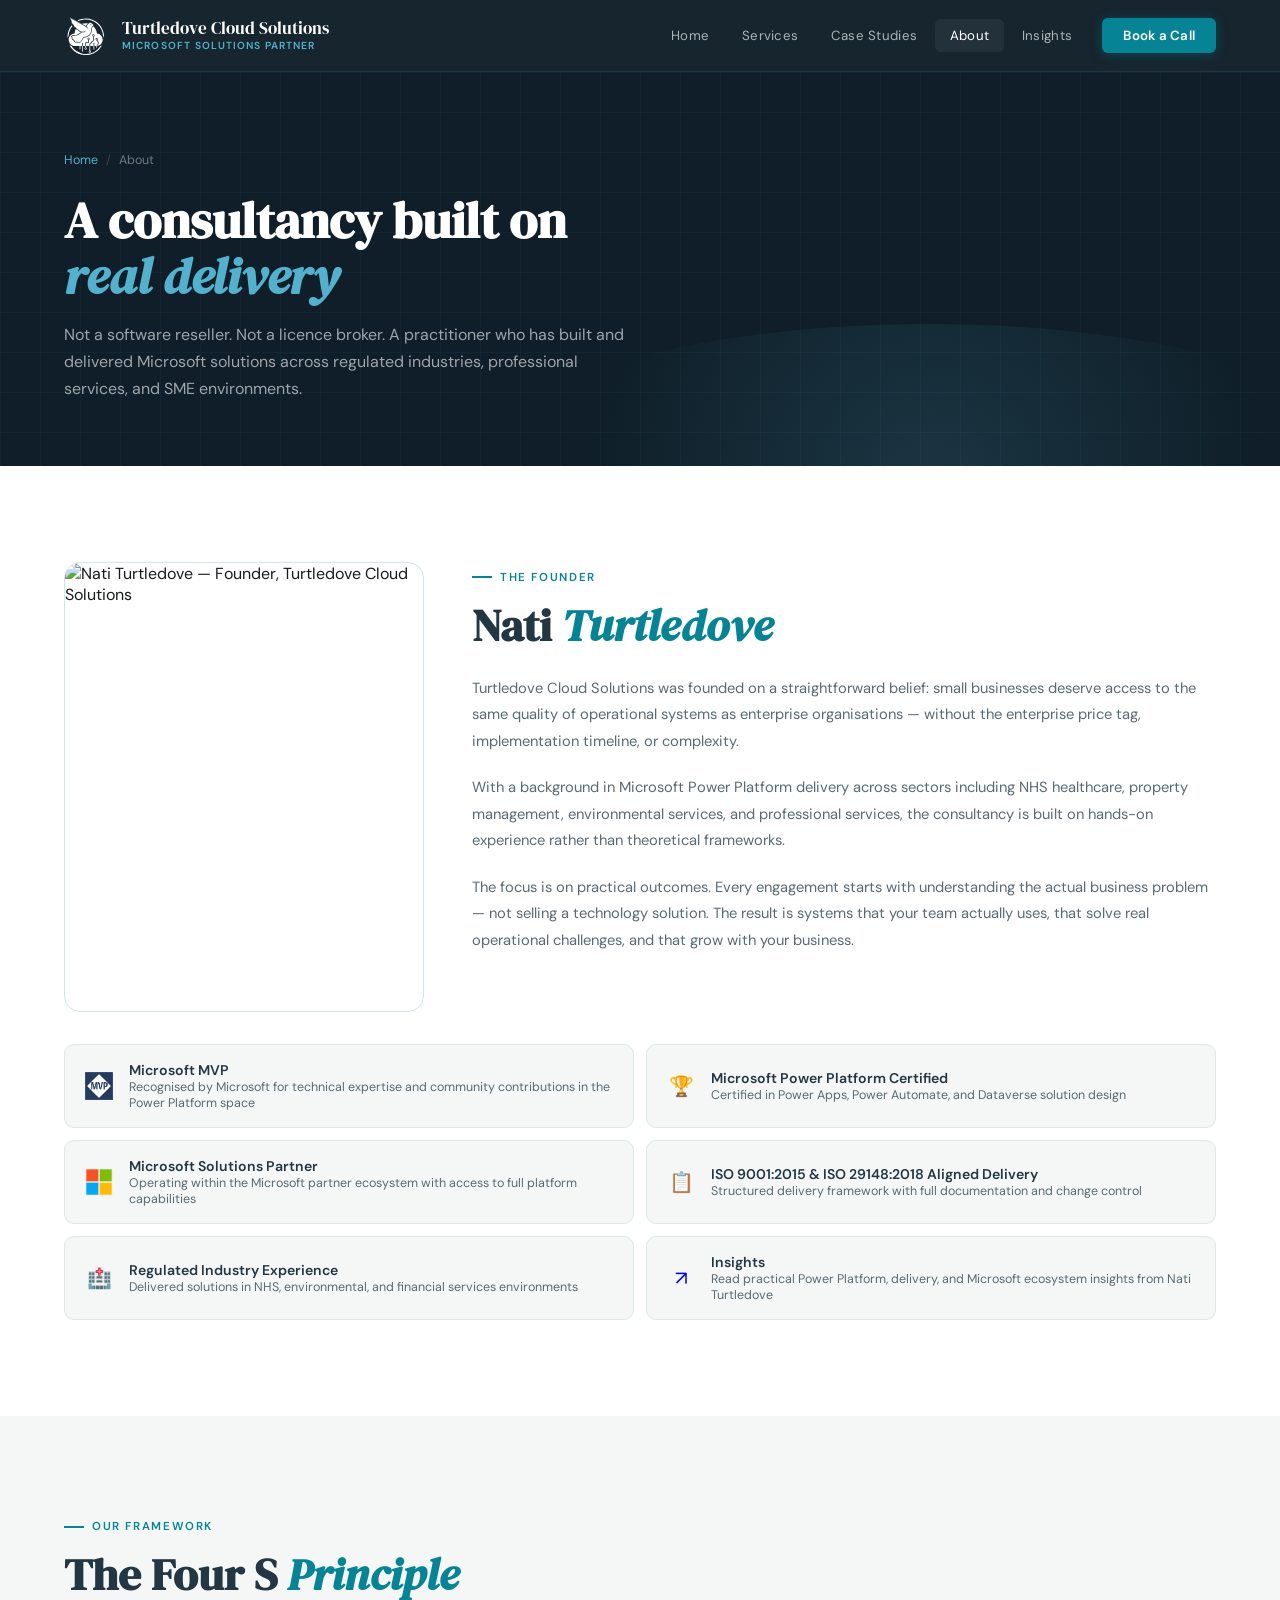
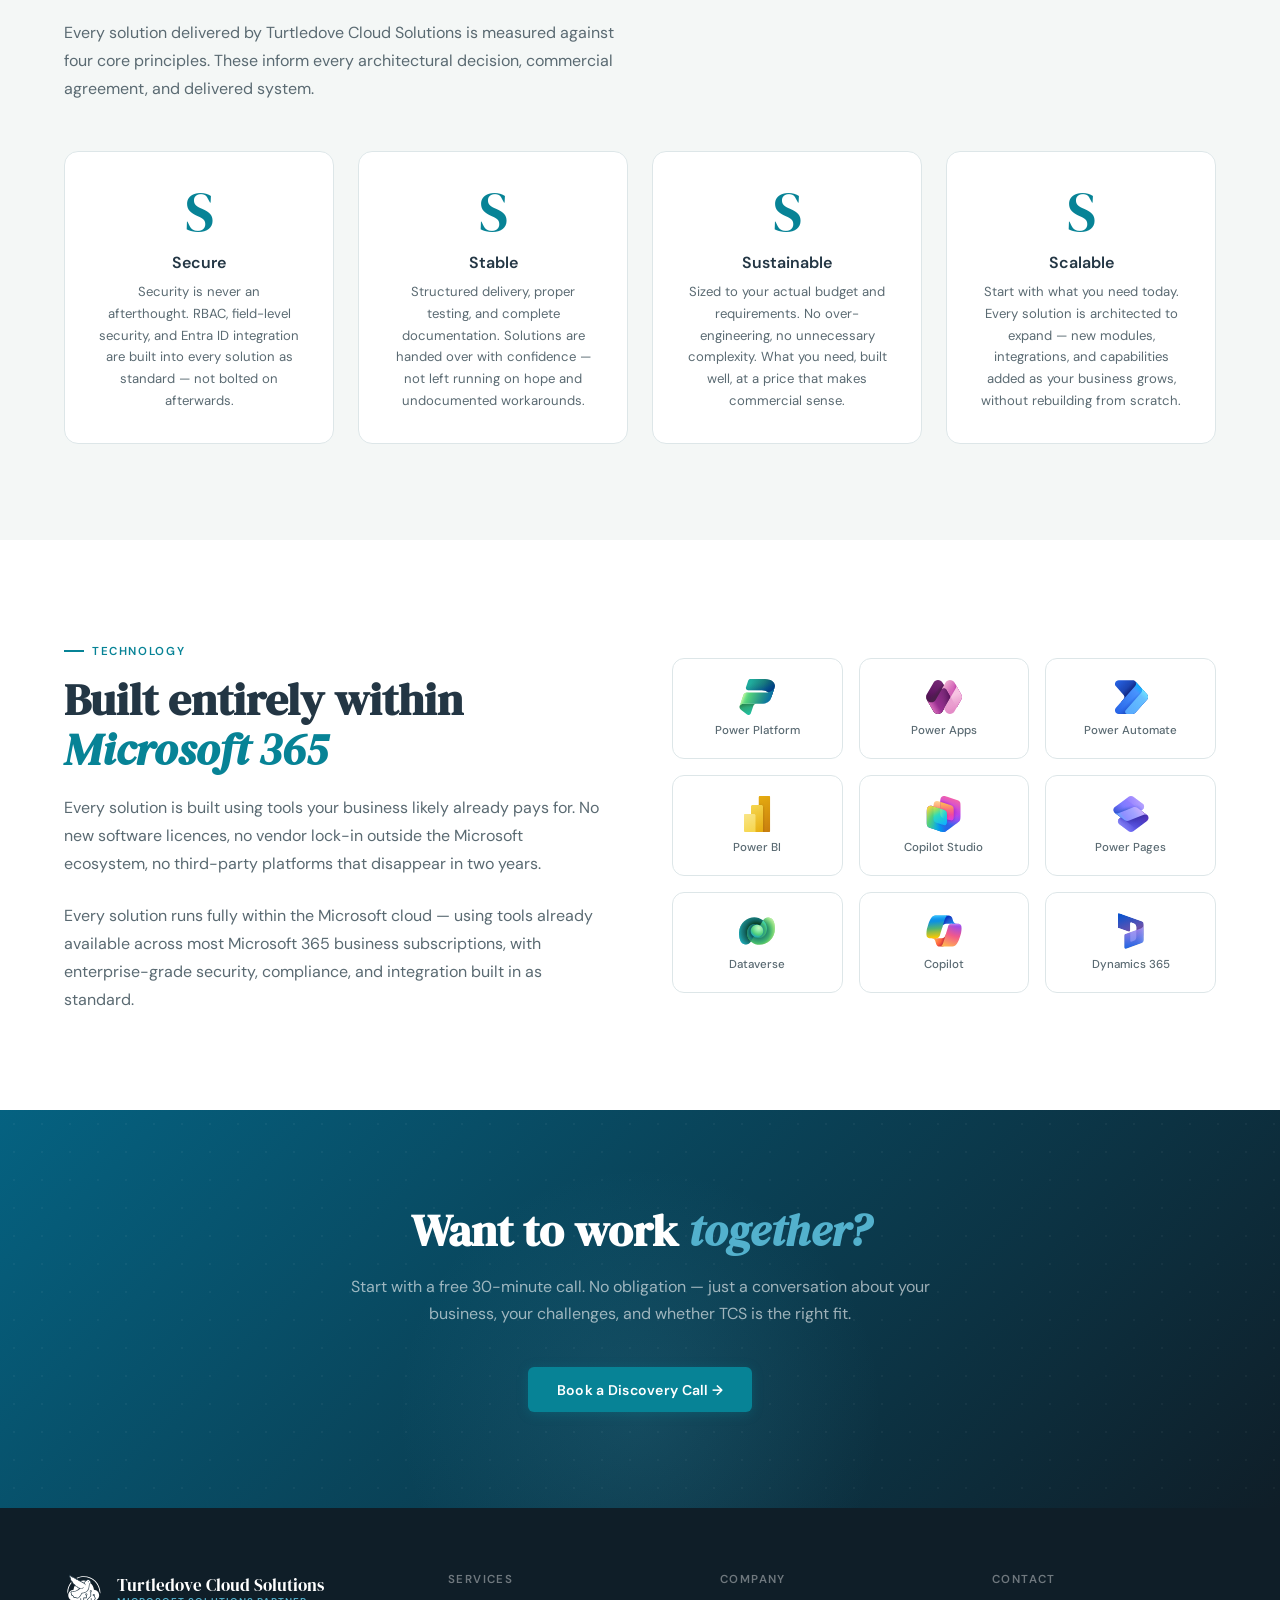
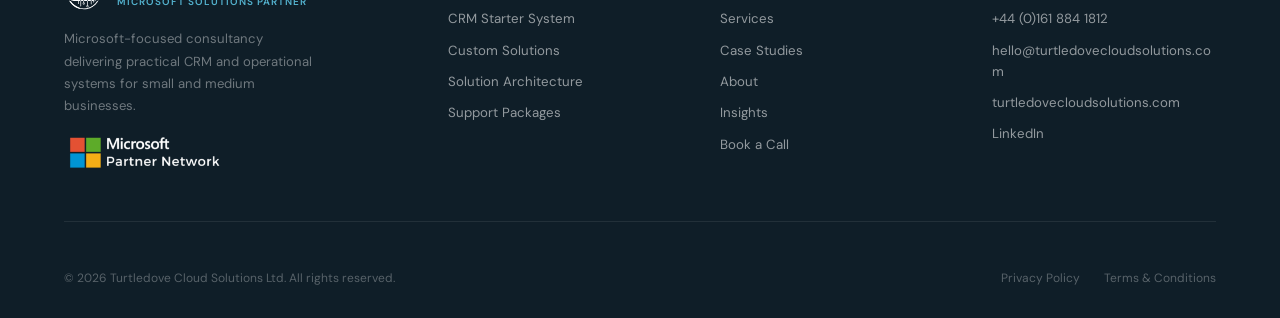
==== about.html @ 2b7f14f8 "dove365" ====
<!DOCTYPE html>
<html lang="en">
<head>
  <meta charset="UTF-8">
  <meta name="viewport" content="width=device-width, initial-scale=1.0">
  <title>About — Turtledove Cloud Solutions</title>
  <link rel="preconnect" href="https://fonts.googleapis.com">
  <link rel="preconnect" href="https://fonts.gstatic.com" crossorigin>
  <link href="https://fonts.googleapis.com/css2?family=DM+Serif+Display:ital@0;1&family=DM+Sans:opsz,wght@9..40,300;9..40,400;9..40,500;9..40,600&display=swap" rel="stylesheet">
  <link rel="stylesheet" href="assets/css/style.css?v=40">
  <link rel="icon" type="image/png" href="assets/images/logo/Logo.png">
  <script defer id="Cookiebot" src="https://consent.cookiebot.com/uc.js" data-cbid="1e8b209a-3dcb-43fb-81f8-9745ee249ad5" data-blockingmode="auto" type="text/javascript"></script>
</head>
<body>

<!-- NAVIGATION -->
<nav>
  <a class="nav-logo" href="index.html" aria-label="Turtledove Cloud Solutions home">
    <img class="nav-logo-mark" src="assets/images/logo/LogoInverse.svg" width="500" height="500" alt="" aria-hidden="true">
    <span class="nav-logo-text">Turtledove Cloud Solutions<small>Microsoft Solutions Partner</small></span>
  </a>
  <button class="nav-toggle" type="button" aria-label="Open navigation menu" aria-expanded="false" aria-controls="primary-navigation">
    <span></span>
    <span></span>
    <span></span>
  </button>
  <ul class="nav-links" id="primary-navigation">
    <li><a href="index.html">Home</a></li>
    <li><a href="services.html">Services</a></li>
    <li><a href="case-studies.html">Case Studies</a></li>
    <li><a href="about.html">About</a></li>
    <li><a href="https://www.nati-turtledove.com/" target="_blank" rel="noopener">Insights</a></li>
    <li><a href="contact.html" class="nav-cta">Book a Call</a></li>
  </ul>
</nav>

<div class="page-offset">

  <div class="page-hero">
    <div class="page-hero-inner">
      <div class="breadcrumb"><a href="index.html">Home</a><span>/</span>About</div>
      <h1>A consultancy built on<br><em>real delivery</em></h1>
      <p>Not a software reseller. Not a licence broker. A practitioner who has built and delivered Microsoft solutions across regulated industries, professional services, and SME environments.</p>
    </div>
  </div>

  <section class="about-intro section" style="background:white;">
    <div class="container">
      <div class="about-grid">
        <div class="about-photo-placeholder">
          <img src="assets/images/NatiTurtledove.JPG" width="3438" height="4297" decoding="async" alt="Nati Turtledove — Founder, Turtledove Cloud Solutions">
        </div>
        <div class="about-content">
          <div class="section-tag">The Founder</div>
          <h2 class="display">Nati <em>Turtledove</em></h2>
          <p>Turtledove Cloud Solutions was founded on a straightforward belief: small businesses deserve access to the same quality of operational systems as enterprise organisations — without the enterprise price tag, implementation timeline, or complexity.</p>
          <p>With a background in Microsoft Power Platform delivery across sectors including NHS healthcare, property management, environmental services, and professional services, the consultancy is built on hands-on experience rather than theoretical frameworks.</p>
          <p>The focus is on practical outcomes. Every engagement starts with understanding the actual business problem — not selling a technology solution. The result is systems that your team actually uses, that solve real operational challenges, and that grow with your business.</p>
        </div>
      </div>
      <div class="credentials">
        <div class="credential">
          <span class="credential-icon"><img src="assets/images/icons/MVPBadge.png" width="210" height="210" loading="lazy" decoding="async" alt="Microsoft MVP"></span>
          <div class="credential-text"><h4>Microsoft MVP</h4><p>Recognised by Microsoft for technical expertise and community contributions in the Power Platform space</p></div>
        </div>
        <div class="credential">
          <span class="credential-icon">🏆</span>
          <div class="credential-text"><h4>Microsoft Power Platform Certified</h4><p>Certified in Power Apps, Power Automate, and Dataverse solution design</p></div>
        </div>
        <div class="credential">
          <span class="credential-icon"><img src="assets/images/icons/Microsoft Logo.png" width="2016" height="2016" loading="lazy" decoding="async" alt="Microsoft Solutions Partner"></span>
          <div class="credential-text"><h4>Microsoft Solutions Partner</h4><p>Operating within the Microsoft partner ecosystem with access to full platform capabilities</p></div>
        </div>
        <div class="credential">
          <span class="credential-icon">📋</span>
          <div class="credential-text"><h4>ISO 9001:2015 & ISO 29148:2018 Aligned Delivery</h4><p>Structured delivery framework with full documentation and change control</p></div>
        </div>
        <div class="credential">
          <span class="credential-icon">🏥</span>
          <div class="credential-text"><h4>Regulated Industry Experience</h4><p>Delivered solutions in NHS, environmental, and financial services environments</p></div>
        </div>
        <a class="credential credential-link" href="https://www.nati-turtledove.com/" target="_blank" rel="noopener">
          <span class="credential-icon">↗</span>
          <div class="credential-text"><h4>Insights</h4><p>Read practical Power Platform, delivery, and Microsoft ecosystem insights from Nati Turtledove</p></div>
        </a>
      </div>
    </div>
  </section>

  <!-- 4S Values -->
  <section class="values-section section">
    <div class="container">
      <div class="section-tag">Our Framework</div>
      <h2 class="display">The Four S <em>Principle</em></h2>
      <p class="lead">Every solution delivered by Turtledove Cloud Solutions is measured against four core principles. These inform every architectural decision, commercial agreement, and delivered system.</p>
      <div class="values-grid">
        <div class="value-card">
          <div class="value-letter">S</div>
          <h3>Secure</h3>
          <p>Security is never an afterthought. RBAC, field-level security, and Entra ID integration are built into every solution as standard — not bolted on afterwards.</p>
        </div>
        <div class="value-card">
          <div class="value-letter">S</div>
          <h3>Stable</h3>
          <p>Structured delivery, proper testing, and complete documentation. Solutions are handed over with confidence — not left running on hope and undocumented workarounds.</p>
        </div>
        <div class="value-card">
          <div class="value-letter">S</div>
          <h3>Sustainable</h3>
          <p>Sized to your actual budget and requirements. No over-engineering, no unnecessary complexity. What you need, built well, at a price that makes commercial sense.</p>
        </div>
        <div class="value-card">
          <div class="value-letter">S</div>
          <h3>Scalable</h3>
          <p>Start with what you need today. Every solution is architected to expand — new modules, integrations, and capabilities added as your business grows, without rebuilding from scratch.</p>
        </div>
      </div>
    </div>
  </section>

  <!-- Microsoft stack -->
  <section class="microsoft-section section">
    <div class="container">
      <div class="ms-grid">
        <div>
          <div class="section-tag">Technology</div>
<h2 class="display">Built entirely within<br><em>Microsoft 365</em></h2>
          <p class="lead" style="margin-bottom:1.5rem;">Every solution is built using tools your business likely already pays for. No new software licences, no vendor lock-in outside the Microsoft ecosystem, no third-party platforms that disappear in two years.</p>
          <p class="lead">Every solution runs fully within the Microsoft cloud — using tools already available across most Microsoft 365 business subscriptions, with enterprise-grade security, compliance, and integration built in as standard.</p>
        </div>
        <div class="ms-logos">
          <div class="ms-logo-card"><img src="assets/images/icons/powerplatform-scalable.svg" width="96" height="96" loading="lazy" decoding="async" alt="Power Platform"><div class="ms-logo-name">Power Platform</div></div>
          <div class="ms-logo-card"><img src="assets/images/icons/powerapps-scalable.svg" width="96" height="96" loading="lazy" decoding="async" alt="Power Apps"><div class="ms-logo-name">Power Apps</div></div>
          <div class="ms-logo-card"><img src="assets/images/icons/powerautomate-scalable.svg" width="96" height="96" loading="lazy" decoding="async" alt="Power Automate"><div class="ms-logo-name">Power Automate</div></div>
          <div class="ms-logo-card"><img src="assets/images/icons/powerbi-scalable.svg" width="96" height="96" loading="lazy" decoding="async" alt="Power BI"><div class="ms-logo-name">Power BI</div></div>
          <div class="ms-logo-card"><img src="assets/images/icons/copilotstudio-scalable.svg" width="96" height="96" loading="lazy" decoding="async" alt="Copilot Studio"><div class="ms-logo-name">Copilot Studio</div></div>
          <div class="ms-logo-card"><img src="assets/images/icons/powerpages-scalable.svg" width="96" height="96" loading="lazy" decoding="async" alt="Power Pages"><div class="ms-logo-name">Power Pages</div></div>
          <div class="ms-logo-card"><img src="assets/images/icons/dataverse-scalable.svg" width="96" height="96" loading="lazy" decoding="async" alt="Dataverse"><div class="ms-logo-name">Dataverse</div></div>
          <div class="ms-logo-card"><img src="assets/images/icons/microsoft-365-copilot.svg" width="316" height="316" loading="lazy" decoding="async" alt="Copilot"><div class="ms-logo-name">Copilot</div></div>
          <div class="ms-logo-card"><img src="assets/images/icons/dynamics365-scalable.svg" width="96" height="96" loading="lazy" decoding="async" alt="Dynamics 365"><div class="ms-logo-name">Dynamics 365</div></div>
        </div>
      </div>
    </div>
  </section>

  <section class="cta-section section">
    <div class="cta-inner">
      <h2 class="display display-light">Want to work <em>together?</em></h2>
      <p>Start with a free 30-minute call. No obligation — just a conversation about your business, your challenges, and whether TCS is the right fit.</p>
      <div class="cta-actions">
        <a href="contact.html" class="btn btn-primary">Book a Discovery Call →</a>
      </div>
    </div>
  </section>

  <footer>
    <div class="footer-top">
      <div class="footer-brand">
        <div class="footer-logo"><img src="assets/images/logo/LogoInverse.svg" width="500" height="500" alt="" aria-hidden="true"><span class="footer-logo-text">Turtledove Cloud Solutions<small>Microsoft Solutions Partner</small></span></div>
        <p>Microsoft-focused consultancy delivering practical CRM and operational systems for small and medium businesses.</p>
        <div class="ms-partner-badge"><img src="assets/images/icons/Microsoft Partner Logo.png" width="300" height="70" loading="lazy" decoding="async" alt="Microsoft Solutions Partner"></div>
      </div>
      <div class="footer-col">
        <h4>Services</h4>
        <ul>
          <li><a href="services.html#crm-starter">CRM Starter System</a></li>
          <li><a href="services.html#custom-solutions">Custom Solutions</a></li>
          <li><a href="services.html#solution-architecture">Solution Architecture</a></li>
          <li><a href="services.html#support-packages">Support Packages</a></li>
        </ul>
      </div>
      <div class="footer-col">
        <h4>Company</h4>
        <ul>
          <li><a href="services.html">Services</a></li>
          <li><a href="case-studies.html">Case Studies</a></li>
          <li><a href="about.html">About</a></li>
          <li><a href="https://www.nati-turtledove.com/" target="_blank" rel="noopener">Insights</a></li>
          <li><a href="contact.html">Book a Call</a></li>
        </ul>
      </div>
      <div class="footer-col">
        <h4>Contact</h4>
        <ul>
          <li><a href="tel:+441618841812">+44 (0)161 884 1812</a></li>
          <li><a href="mailto:hello@turtledovecloudsolutions.com">hello@turtledovecloudsolutions.com</a></li>
          <li><a href="https://www.turtledovecloudsolutions.com">turtledovecloudsolutions.com</a></li>
          <li><a href="https://www.linkedin.com/company/turtledove-cloud-solutions/">LinkedIn</a></li>
        </ul>
      </div>
    </div>
    <div class="footer-bottom">
      <p>© 2026 Turtledove Cloud Solutions Ltd. All rights reserved.</p>
      <div class="footer-legal">
        <a href="privacy-policy.html">Privacy Policy</a>
        <a href="terms-and-conditions.html">Terms &amp; Conditions</a>
      </div>
    </div>
  </footer>

</div>
<script defer src="assets/js/main.js?v=18"></script>
</body>
</html>
---- assets/css/style.css ----
:root {
  --navy: #233644;
  --navy-deep: #0f1e28;
  --teal: #078396;
  --teal-dark: #056281;
  --teal-light: #53B1CD;
  --teal-pale: #e4f2f5;
  --slate: #CAD9DD;
  --near-black: #171B1B;
  --off-white: #f4f7f6;
  --white: #ffffff;
  --mid: #5a6a72;
  --border: #dde6e8;
  --gold: #c9a84c;
  --gold-light: #e8c97a;
}

* { margin: 0; padding: 0; box-sizing: border-box; }
html {
  scroll-behavior: smooth;
  width: 100%;
  max-width: 100%;
}

body {
  font-family: 'DM Sans', sans-serif;
  background: var(--off-white);
  color: var(--near-black);
  width: 100%;
  max-width: 100%;
  overflow-x: clip;
}

img, iframe { max-width: 100%; }
footer, .page-offset, .section, .section-sm, .page-hero,
.hero, .services-strip, .cta-section { max-width: 100%; overflow-x: clip; }
.container, .footer-top, .hero-left, .hero-right, .contact-info,
.booking-embed, .service-block, .pricing-card, .support-card,
.case-card-full, .mini-offer-card, .credential, .value-card,
.pain-card, .proof-stat, .ms-logo-card { min-width: 0; }
.footer-col a, .contact-method-text, .contact-method-text p,
.credential-text, .credential-text p, .case-card-body p,
.pricing-card p, .support-card p, .legal-content {
  overflow-wrap: anywhere;
  word-break: normal;
}
body.nav-lock { overflow: hidden; }
.scroll-progress {
  position: fixed; top: 0; left: 0; z-index: 1100;
  width: 100%; height: 3px;
  background: linear-gradient(90deg, var(--teal), var(--teal-light), var(--gold-light));
  transform: scaleX(var(--scroll-progress, 0));
  transform-origin: left;
  box-shadow: 0 0 18px rgba(83,177,205,0.35);
  pointer-events: none;
}
.scroll-progress::after {
  content: ''; position: absolute; right: -8px; top: 50%;
  width: 16px; height: 16px; border-radius: 50%;
  background: var(--gold-light);
  transform: translateY(-50%) scale(calc(0.45 + var(--scroll-progress, 0) * 0.55));
  box-shadow: 0 0 22px rgba(232,201,122,0.8), 0 0 36px rgba(83,177,205,0.4);
}

/* ── MOTION SYSTEM ── */
@keyframes glowDrift {
  0%, 100% { transform: translate3d(0, 0, 0) scale(1); opacity: 0.85; }
  50% { transform: translate3d(26px, -18px, 0) scale(1.08); opacity: 1; }
}

@keyframes gridDrift {
  from { background-position: 0 0, 0 0; }
  to { background-position: 50px 50px, 50px 50px; }
}

@keyframes processFlow {
  from { transform: translateX(-120%); }
  to { transform: translateX(420%); }
}

@keyframes cardScan {
  from { transform: translateX(-120%); }
  to { transform: translateX(220%); }
}

@keyframes burstSpark {
  0% { opacity: 0; transform: translate(-50%, -50%) scale(0.4); }
  12% { opacity: 1; }
  100% { opacity: 0; transform: translate(calc(-50% + var(--spark-x)), calc(-50% + var(--spark-y))) scale(0); }
}

.motion-burst {
  position: absolute; left: 50%; top: 50%; z-index: 5;
  width: 1px; height: 1px;
  pointer-events: none;
}

.motion-burst span {
  position: absolute; left: 0; top: 0;
  width: 7px; height: 7px; border-radius: 50%;
  background: linear-gradient(135deg, var(--teal-light), var(--gold-light));
  box-shadow: 0 0 14px rgba(83,177,205,0.55);
  animation: burstSpark 0.72s cubic-bezier(0.15, 0.9, 0.2, 1) var(--spark-delay, 0ms) both;
}

.case-card-full,
.case-card-header h3,
.hero h1,
.page-hero h1,
h2.display,
.service-block h3,
.pricing-card h3 {
  position: relative;
}

.mouse-aura {
  position: fixed; left: 0; top: 0; z-index: 900;
  width: 360px; height: 360px; border-radius: 50%;
  transform: translate3d(calc(var(--aura-x, 50vw) - 50%), calc(var(--aura-y, 50vh) - 50%), 0);
  background:
    radial-gradient(circle, rgba(83,177,205,0.18), rgba(83,177,205,0.08) 34%, transparent 68%),
    radial-gradient(circle at 64% 38%, rgba(232,201,122,0.16), transparent 30%);
  mix-blend-mode: multiply;
  opacity: 0;
  filter: blur(2px);
  pointer-events: none;
  transition: opacity 0.25s ease, width 0.22s ease, height 0.22s ease, filter 0.22s ease;
}

.mouse-aura.is-active { opacity: 1; }
.mouse-aura.is-over-target {
  width: 460px; height: 460px;
  filter: blur(0);
}

.scroll-fade {
  opacity: 0;
  transform: translate3d(0, 18px, 0);
  filter: blur(5px);
  transition:
    opacity 0.72s cubic-bezier(0.2, 0.75, 0.18, 1),
    transform 0.72s cubic-bezier(0.2, 0.75, 0.18, 1),
    filter 0.72s cubic-bezier(0.2, 0.75, 0.18, 1);
  transition-delay: var(--fade-delay, 0ms);
}

.scroll-fade.is-visible {
  opacity: 1;
  transform: translate3d(0, 0, 0);
  filter: blur(0);
}

.reduce-motion *,
.reduce-motion *::before,
.reduce-motion *::after {
  animation-duration: 0.001ms !important;
  animation-iteration-count: 1 !important;
  scroll-behavior: auto !important;
  transition-duration: 0.001ms !important;
}

@media (prefers-reduced-motion: reduce) {
  *,
  *::before,
  *::after {
    animation-duration: 0.001ms !important;
    animation-iteration-count: 1 !important;
    scroll-behavior: auto !important;
    transition-duration: 0.001ms !important;
  }
}

/* ── NAV ── */
nav {
  position: fixed; top: 0; left: 0; right: 0; z-index: 1000;
  background: rgba(15,30,40,0.97);
  border-bottom: 1px solid rgba(83,177,205,0.12);
  padding: 0 4rem;
  display: flex; align-items: center; height: 72px;
  max-width: 100%;
  overflow: visible;
  transition: background 0.28s ease, box-shadow 0.28s ease, border-color 0.28s ease;
}
nav.nav-scrolled {
  background: rgba(15,30,40,0.9);
  border-bottom-color: rgba(83,177,205,0.24);
  box-shadow: 0 14px 40px rgba(15,30,40,0.22);
}
.nav-logo {
  display: flex; align-items: center; gap: 0.9rem;
  text-decoration: none; margin-right: auto;
  min-width: 0;
}
.nav-logo-mark {
  height: 44px; width: auto; flex-shrink: 0;
  transition: transform 0.25s ease, filter 0.25s ease;
}
.nav-logo:hover .nav-logo-mark { transform: rotate(-3deg) scale(1.04); filter: drop-shadow(0 0 12px rgba(83,177,205,0.35)); }
.nav-logo-text {
  font-family: 'DM Serif Display', serif;
  color: var(--white);
  font-size: 1.05rem;
  line-height: 1.1;
  white-space: nowrap;
}
.nav-logo-text small {
  display: block;
  font-family: 'DM Sans', sans-serif;
  font-size: 0.64rem;
  color: var(--teal-light);
  letter-spacing: 0.1em;
  text-transform: uppercase;
  font-weight: 600;
  margin-top: 0.12rem;
}
.nav-toggle {
  display: none;
  width: 42px; height: 42px;
  border: 1px solid rgba(255,255,255,0.16);
  border-radius: 8px;
  background: rgba(255,255,255,0.06);
  align-items: center; justify-content: center;
  flex-direction: column; gap: 5px;
  cursor: pointer;
}
.nav-toggle span {
  width: 19px; height: 2px;
  background: white; border-radius: 100px;
  transition: transform 0.2s, opacity 0.2s;
}
.nav-open .nav-toggle span:nth-child(1) { transform: translateY(7px) rotate(45deg); }
.nav-open .nav-toggle span:nth-child(2) { opacity: 0; }
.nav-open .nav-toggle span:nth-child(3) { transform: translateY(-7px) rotate(-45deg); }
.nav-links {
  display: flex; align-items: center; gap: 0.25rem; list-style: none;
}
.nav-links a {
  text-decoration: none; color: rgba(255,255,255,0.65);
  font-size: 0.83rem; padding: 0.5rem 0.9rem; border-radius: 6px;
  transition: all 0.2s; letter-spacing: 0.02em;
  display: flex; align-items: center; gap: 0.4rem;
}
.nav-links a:hover { color: var(--white); background: rgba(255,255,255,0.06); }
.nav-links .has-dropdown { position: relative; }
.nav-links .has-dropdown:hover .dropdown { display: block; }
.dropdown {
  display: none; position: absolute; top: 100%; left: 0;
  background: var(--navy-deep); border: 1px solid rgba(83,177,205,0.15);
  border-radius: 10px; padding: 0.5rem; min-width: 220px;
  margin-top: 0.5rem; box-shadow: 0 16px 40px rgba(0,0,0,0.3);
}
.dropdown a {
  display: block; padding: 0.65rem 0.9rem; border-radius: 6px;
  color: rgba(255,255,255,0.7) !important; font-size: 0.82rem;
}
.dropdown a:hover { background: rgba(83,177,205,0.1) !important; color: white !important; }
.dropdown-label {
  font-size: 0.65rem; letter-spacing: 0.1em; text-transform: uppercase;
  color: var(--teal-light); padding: 0.5rem 0.9rem 0.25rem;
  font-weight: 600;
}
.nav-cta {
  background: var(--teal) !important; color: white !important;
  padding: 0.55rem 1.3rem !important; border-radius: 6px !important;
  font-weight: 600 !important; margin-left: 0.75rem;
  box-shadow: 0 2px 12px rgba(7,131,150,0.35);
  transition: all 0.2s !important;
}
.nav-cta:hover { background: var(--teal-dark) !important; transform: translateY(-1px) !important; }

/* ── PAGE OFFSET ── */
.page-offset { padding-top: 72px; min-height: 100vh; }

/* ── SECTION PRIMITIVES ── */
.section { padding: 6rem 4rem; }
.section-sm { padding: 4rem 4rem; }
.container { width: 100%; max-width: 1200px; margin: 0 auto; }
.section-tag {
  display: inline-flex; align-items: center; gap: 0.5rem;
  font-size: 0.72rem; letter-spacing: 0.14em; text-transform: uppercase;
  color: var(--teal); font-weight: 600; margin-bottom: 1rem;
}
.section-tag::before { content: ''; width: 20px; height: 2px; background: var(--teal); }
h2.display {
  font-family: 'DM Serif Display', serif;
  font-size: clamp(2rem, 3.5vw, 2.8rem);
  line-height: 1.12; color: var(--navy);
  margin-bottom: 1.2rem;
}
h2.display em { font-style: italic; color: var(--teal); }
h2.display-light { color: var(--white); }
h2.display-light em { color: var(--teal-light); }
.lead {
  font-size: 1rem; color: var(--mid); line-height: 1.75;
  max-width: 580px;
}
.lead-light { color: rgba(255,255,255,0.6); }

/* ── BUTTONS ── */
.btn {
  display: inline-flex; align-items: center; gap: 0.5rem;
  text-decoration: none; border-radius: 6px; font-size: 0.88rem;
  font-weight: 600; transition: all 0.2s; letter-spacing: 0.02em;
  font-family: 'DM Sans', sans-serif; cursor: pointer; border: none;
  position: relative; overflow: hidden; isolation: isolate;
}
.btn-primary { background: var(--teal); color: white; padding: 0.85rem 1.8rem; box-shadow: 0 2px 12px rgba(7,131,150,0.3); }
.btn-primary:hover { background: var(--teal-dark); transform: translateY(-2px); box-shadow: 0 12px 28px rgba(7,131,150,0.28); }
.btn-secondary { background: var(--navy); color: white; padding: 0.85rem 1.8rem; }
.btn-secondary:hover { background: var(--navy-deep); transform: translateY(-2px); }
.btn-outline { border: 1.5px solid var(--border); color: var(--navy); padding: 0.8rem 1.8rem; background: white; }
.btn-outline:hover { border-color: var(--teal); color: var(--teal); transform: translateY(-2px); box-shadow: 0 10px 24px rgba(7,131,150,0.1); }
.btn-ghost-light { border: 1px solid rgba(255,255,255,0.25); color: white; padding: 0.85rem 1.8rem; }
.btn-ghost-light:hover { border-color: rgba(255,255,255,0.6); background: rgba(255,255,255,0.06); transform: translateY(-2px); }

/* ── PAGE HERO ── */
.page-hero {
  background: var(--navy-deep); padding: 5rem 4rem 4rem;
  position: relative; overflow: hidden;
}
.page-hero::before {
  content: ''; position: absolute; inset: 0;
  background-image: linear-gradient(rgba(83,177,205,0.05) 1px, transparent 1px),
    linear-gradient(90deg, rgba(83,177,205,0.05) 1px, transparent 1px);
  background-size: 40px 40px;
  animation: gridDrift 18s linear infinite;
}
.page-hero::after {
  content: ''; position: absolute; inset: auto -10% -45% 35%;
  height: 320px; border-radius: 50%;
  background: radial-gradient(circle, rgba(83,177,205,0.16), transparent 68%);
  pointer-events: none;
  animation: glowDrift 9s ease-in-out infinite;
}
.page-hero-inner { position: relative; z-index: 1; max-width: 680px; }
.page-hero h1 {
  font-family: 'DM Serif Display', serif;
  font-size: clamp(2.2rem, 4vw, 3.2rem);
  color: white; line-height: 1.1; margin-bottom: 1rem;
}
.page-hero h1 em { font-style: italic; color: var(--teal-light); }
.page-hero p { color: rgba(255,255,255,0.6); font-size: 1rem; line-height: 1.7; max-width: 560px; }

.breadcrumb {
  display: flex; align-items: center; gap: 0.5rem;
  font-size: 0.78rem; color: rgba(255,255,255,0.4);
  margin-bottom: 1.5rem;
}
.breadcrumb a { color: var(--teal-light); text-decoration: none; }
.breadcrumb span { opacity: 0.4; }

/* ── CTA SECTION ── */
.cta-section {
  background: linear-gradient(135deg, var(--teal-dark), var(--navy-deep));
  text-align: center; position: relative; overflow: hidden;
}
.cta-section::before {
  content: ''; position: absolute; inset: 0;
  background-image: radial-gradient(rgba(255,255,255,0.04) 1px, transparent 1px);
  background-size: 28px 28px;
  animation: gridDrift 16s linear infinite;
}
.cta-section::after {
  content: ''; position: absolute; inset: 10% auto auto 50%;
  width: 520px; height: 520px; border-radius: 50%;
  background: radial-gradient(circle, rgba(83,177,205,0.14), transparent 66%);
  translate: -50% 0;
  animation: glowDrift 8s ease-in-out infinite reverse;
  pointer-events: none;
}
.cta-inner { position: relative; z-index: 1; max-width: 620px; margin: 0 auto; }
.cta-section h2 { color: white; margin-bottom: 1rem; }
.cta-section p { color: rgba(255,255,255,0.6); font-size: 1rem; line-height: 1.7; margin-bottom: 2.5rem; }
.cta-actions { display: flex; gap: 1rem; justify-content: center; flex-wrap: wrap; }

/* ── FOOTER ── */
footer {
  background: var(--navy-deep);
  padding: 4rem 4rem 2rem;
}
.footer-top {
  display: grid; grid-template-columns: 1.5fr 1fr 1fr 1fr; gap: 3rem;
  margin-bottom: 3rem; padding-bottom: 3rem;
  border-bottom: 1px solid rgba(255,255,255,0.08);
}
.footer-brand p { font-size: 0.82rem; color: rgba(255,255,255,0.4); line-height: 1.7; margin-top: 1rem; max-width: 260px; }
.footer-logo {
  display: flex;
  align-items: center;
  gap: 0.8rem;
}
.footer-logo img { height: 40px; width: auto; flex-shrink: 0; }
.footer-logo-text {
  font-family: 'DM Serif Display', serif;
  color: var(--white);
  font-size: 1.05rem;
  line-height: 1.1;
}
.footer-logo-text small {
  display: block;
  font-family: 'DM Sans', sans-serif;
  color: var(--teal-light);
  font-size: 0.62rem;
  letter-spacing: 0.1em;
  text-transform: uppercase;
  font-weight: 600;
  margin-top: 0.12rem;
}
.footer-col h4 {
  font-size: 0.72rem; letter-spacing: 0.12em; text-transform: uppercase;
  color: rgba(255,255,255,0.4); font-weight: 600; margin-bottom: 1.25rem;
}
.footer-col ul { list-style: none; display: flex; flex-direction: column; gap: 0.65rem; }
.footer-col a {
  font-size: 0.83rem; color: rgba(255,255,255,0.55); text-decoration: none;
  transition: color 0.2s;
}
.footer-col a:hover { color: var(--teal-light); }
.footer-bottom {
  display: flex; justify-content: space-between; align-items: center;
  flex-wrap: wrap; gap: 1rem;
}
.footer-bottom p { font-size: 0.75rem; color: rgba(255,255,255,0.3); }
.footer-legal { display: flex; gap: 1.5rem; }
.footer-legal a { font-size: 0.75rem; color: rgba(255,255,255,0.3); text-decoration: none; }
.footer-legal a:hover { color: rgba(255,255,255,0.6); }
.ms-partner-badge { margin-top: 1rem; }
.ms-partner-badge img { height: 40px; width: auto; display: block; }

/* ══════════════════════════════════════════
   HOME PAGE
══════════════════════════════════════════ */

.scroll-morph-hero {
  height: 260vh;
  background: var(--navy-deep);
  position: relative;
  overflow: visible;
}
.scroll-morph-stage {
  position: sticky;
  top: 72px;
  height: calc(100vh - 72px);
  min-height: 680px;
  overflow: hidden;
  display: grid;
  place-items: center;
  background:
    radial-gradient(circle at 50% 45%, rgba(83,177,205,0.13), transparent 31%),
    radial-gradient(circle at 82% 18%, rgba(201,168,76,0.08), transparent 28%),
    linear-gradient(135deg, #0f1e28, #182b38 58%, #0b1821);
}
.scroll-morph-grid {
  position: absolute;
  inset: 0;
  background-image:
    linear-gradient(rgba(83,177,205,0.05) 1px, transparent 1px),
    linear-gradient(90deg, rgba(83,177,205,0.05) 1px, transparent 1px);
  background-size: 54px 54px;
  transform: translateY(var(--morph-grid-y, 0px));
}
.scroll-morph-copy {
  position: relative;
  z-index: 3;
  width: min(760px, calc(100% - 2rem));
  text-align: center;
  transform: translateY(var(--morph-copy-y, 0px));
  opacity: var(--morph-copy-opacity, 1);
  pointer-events: none;
}
.scroll-morph-copy .hero-eyebrow {
  margin-bottom: 1.2rem;
  color: var(--teal-light);
  background: rgba(83,177,205,0.12);
}
.scroll-morph-copy h1 {
  font-family: 'DM Serif Display', serif;
  font-size: clamp(2.35rem, 5.6vw, 5.2rem);
  line-height: 1;
  color: white;
  margin-bottom: 1.2rem;
  text-shadow: 0 18px 48px rgba(0,0,0,0.28);
}
.scroll-morph-copy p {
  max-width: 590px;
  margin: 0 auto;
  color: rgba(255,255,255,0.66);
  line-height: 1.7;
  font-size: 1rem;
}
.morph-orbit {
  position: absolute;
  inset: 0;
  z-index: 2;
  pointer-events: none;
}
.morph-core,
.morph-icon {
  position: absolute;
  left: 50%;
  top: 50%;
}
.morph-core {
  width: 156px;
  height: 156px;
  transform: translate(-50%, -50%) scale(var(--morph-core-scale, 0.94));
  z-index: 2;
}
.morph-core-ring {
  position: absolute;
  inset: 0;
  border-radius: 50%;
  border: 1px solid rgba(83,177,205,0.32);
  box-shadow: 0 0 38px rgba(83,177,205,0.18);
  opacity: var(--morph-ring-opacity, 0.68);
}
.morph-core-icon {
  position: absolute;
  display: grid;
  place-items: center;
  width: 86px;
  height: 86px;
}
.morph-core-icon img {
  width: 62px;
  height: 62px;
  object-fit: contain;
  filter: drop-shadow(0 12px 18px rgba(0,0,0,0.32));
}
.morph-core-ms {
  left: 4px;
  top: 10px;
  transform: rotate(-7deg);
}
.morph-core-pp {
  right: 4px;
  bottom: 10px;
  transform: rotate(7deg);
}
.morph-icon {
  --size: 58px;
  --morph-x: 0px;
  --morph-y: 0px;
  --morph-scale: 0.2;
  --morph-opacity: 0;
  --morph-rotate: 0deg;
  display: grid;
  place-items: center;
  width: var(--size);
  height: var(--size);
  transform:
    translate3d(calc(-50% + var(--morph-x)), calc(-50% + var(--morph-y)), 0)
    rotate(var(--morph-rotate))
    scale(var(--morph-scale));
  opacity: var(--morph-opacity);
  transition: transform 0.08s linear, opacity 0.08s linear;
}
.morph-icon img {
  width: 100%;
  height: 100%;
  object-fit: contain;
  filter: drop-shadow(0 9px 14px rgba(0,0,0,0.28));
}
.morph-icon-lg { --size: 78px; }
.morph-icon-md { --size: 68px; }
.morph-icon-sm { --size: 58px; }
.morph-icon-xs { --size: 50px; }
.scroll-morph-cue {
  position: absolute;
  left: 50%;
  bottom: 2rem;
  z-index: 4;
  transform: translateX(-50%);
  color: rgba(255,255,255,0.5);
  font-size: 0.72rem;
  letter-spacing: 0.14em;
  text-transform: uppercase;
  text-decoration: none;
  opacity: var(--morph-cue-opacity, 1);
}
.scroll-morph-cue::after {
  content: '';
  display: block;
  width: 1px;
  height: 36px;
  margin: 0.7rem auto 0;
  background: linear-gradient(transparent, var(--teal-light), transparent);
}

.hero {
  min-height: calc(100vh - 72px);
  background: var(--navy-deep);
  position: relative; overflow: hidden;
  display: grid; grid-template-columns: 1fr 1fr;
  align-items: center; gap: 4rem;
  padding: 4rem 4rem 6rem;
  --pointer-x: 0;
  --pointer-y: 0;
}
#spreadsheets-hero { scroll-margin-top: 72px; }
.hero-bg-grid {
  position: absolute; inset: 0;
  background-image:
    linear-gradient(rgba(83,177,205,0.05) 1px, transparent 1px),
    linear-gradient(90deg, rgba(83,177,205,0.05) 1px, transparent 1px);
  background-size: 50px 50px;
  transform: translate3d(calc(var(--pointer-x) * -16px), calc(var(--pointer-y) * -16px), 0);
  animation: gridDrift 24s linear infinite;
  transition: transform 0.18s ease-out;
}
.hero-glow-1 {
  position: absolute; right: 5%; top: 10%;
  width: 600px; height: 600px; border-radius: 50%;
  background: radial-gradient(circle, rgba(7,131,150,0.18) 0%, transparent 65%);
  pointer-events: none;
  translate: calc(var(--pointer-x) * 40px) calc(var(--pointer-y) * 40px);
  animation: glowDrift 8s ease-in-out infinite;
}
.hero-glow-2 {
  position: absolute; left: -10%; bottom: -10%;
  width: 500px; height: 500px; border-radius: 50%;
  background: radial-gradient(circle, rgba(201,168,76,0.07) 0%, transparent 65%);
  pointer-events: none;
  translate: calc(var(--pointer-x) * -34px) calc(var(--pointer-y) * -34px);
  animation: glowDrift 10s ease-in-out infinite reverse;
}
.hero-left { position: relative; z-index: 2; }
.hero-eyebrow {
  display: inline-flex; align-items: center; gap: 0.5rem;
  background: rgba(83,177,205,0.12); border: 1px solid rgba(83,177,205,0.25);
  color: var(--teal-light); font-size: 0.72rem; letter-spacing: 0.12em;
  text-transform: uppercase; padding: 0.35rem 0.9rem; border-radius: 100px;
  margin-bottom: 1.75rem;
}
.hero-eyebrow::before { content: ''; width: 6px; height: 6px; border-radius: 50%; background: var(--teal-light); }
.hero h1 {
  font-family: 'DM Serif Display', serif;
  font-size: clamp(2.8rem, 5vw, 4.2rem);
  color: white; line-height: 1.08; margin-bottom: 1.5rem;
}
.hero h1 em { font-style: italic; color: var(--teal-light); }
.hero-sub {
  font-size: 1.05rem; color: rgba(255,255,255,0.6);
  line-height: 1.75; max-width: 500px; margin-bottom: 2.5rem;
}
.hero-actions { display: flex; gap: 1rem; flex-wrap: wrap; margin-bottom: 3rem; }
.hero-social-proof {
  display: flex; align-items: center; gap: 1.5rem;
  padding-top: 2rem; border-top: 1px solid rgba(255,255,255,0.08);
  flex-wrap: wrap;
}
.proof-item {
  display: flex; align-items: center; gap: 0.5rem;
  font-size: 0.78rem; color: rgba(255,255,255,0.45);
}
.proof-dot { width: 4px; height: 4px; border-radius: 50%; background: var(--teal); }

.hero-right {
  position: relative; z-index: 2;
  display: flex; flex-direction: column; gap: 1rem;
  perspective: 1000px;
  transform: translate3d(calc(var(--pointer-x) * -14px), calc(var(--pointer-y) * -14px), 0);
  transition: transform 0.18s ease-out;
}
.hero-card {
  background: rgba(255,255,255,0.04);
  border: 1px solid rgba(83,177,205,0.15);
  border-radius: 14px; padding: 1.5rem;
  box-shadow: 0 24px 60px rgba(0,0,0,0.16);
  transition: border-color 0.25s ease, background 0.25s ease, box-shadow 0.25s ease;
  position: relative;
  overflow: hidden;
}
.hero-card::before {
  content: '';
  position: absolute; top: 0; bottom: 0; left: 0;
  width: 42%;
  background: linear-gradient(90deg, transparent, rgba(83,177,205,0.13), transparent);
  pointer-events: none;
  animation: cardScan 5.6s ease-in-out infinite;
}
.hero-card:hover { border-color: rgba(83,177,205,0.36); background: rgba(255,255,255,0.06); box-shadow: 0 30px 70px rgba(0,0,0,0.24); }
.hero-card-header {
  display: flex; align-items: center; gap: 0.75rem; margin-bottom: 1rem;
}
.hero-card-dot { width: 8px; height: 8px; border-radius: 50%; background: var(--teal); }
.hero-card-title { font-size: 0.78rem; color: rgba(255,255,255,0.5); letter-spacing: 0.06em; text-transform: uppercase; }
.stat-row { display: grid; grid-template-columns: repeat(3,1fr); gap: 1rem; }
.stat { text-align: center; }
.stat-val {
  font-family: 'DM Serif Display', serif;
  font-size: 1.8rem; color: white; display: block;
}
.stat-label { font-size: 0.72rem; color: rgba(255,255,255,0.4); margin-top: 0.2rem; }
.problem-list { display: flex; flex-direction: column; gap: 0.5rem; }
.problem-item {
  display: flex; align-items: center; gap: 0.75rem;
  font-size: 0.82rem; color: rgba(255,255,255,0.65);
  padding: 0.6rem 0.75rem; background: rgba(255,255,255,0.03);
  border-radius: 8px; border: 1px solid rgba(255,255,255,0.06);
  transition: transform 0.22s ease, border-color 0.22s ease, background 0.22s ease;
}
.problem-item:hover { transform: translateX(6px); border-color: rgba(83,177,205,0.24); background: rgba(83,177,205,0.08); }
.problem-icon { font-size: 0.9rem; flex-shrink: 0; }
.solution-tag {
  display: inline-block; margin-left: auto;
  background: rgba(7,131,150,0.2); color: var(--teal-light);
  font-size: 0.65rem; padding: 0.2rem 0.55rem; border-radius: 100px;
  letter-spacing: 0.06em; text-transform: uppercase;
}

/* Services strip */
.services-strip {
  background: white; padding: 2rem 4rem;
  border-bottom: 1px solid var(--border);
}
.strip-inner {
  max-width: 1200px; margin: 0 auto;
  display: flex; align-items: center; gap: 2rem; flex-wrap: wrap;
}
.strip-label { font-size: 0.75rem; color: var(--mid); letter-spacing: 0.08em; text-transform: uppercase; white-space: nowrap; }
.strip-divider { width: 1px; height: 24px; background: var(--border); }
.strip-items { display: flex; gap: 1rem; flex-wrap: wrap; }
.strip-item {
  display: flex; align-items: center; gap: 0.5rem;
  font-size: 0.82rem; color: var(--navy); font-weight: 500;
  padding: 0.4rem 0.9rem; border-radius: 100px;
  background: var(--teal-pale); border: 1px solid rgba(7,131,150,0.15);
  transition: transform 0.22s ease, background 0.22s ease, border-color 0.22s ease, box-shadow 0.22s ease;
}
.strip-item:hover { transform: translateY(-3px); background: white; border-color: var(--teal-light); box-shadow: 0 10px 24px rgba(7,131,150,0.1); }

/* What we build section */
.build-section { background: white; }
.build-pills { display: flex; flex-direction: row; flex-wrap: wrap; align-items: flex-start; gap: 0.75rem; margin-top: 2rem; }

/* Pain section */
.pain-section { background: var(--off-white); }
.pain-grid {
  display: grid; grid-template-columns: repeat(3,1fr); gap: 1.5rem;
  margin-top: 3rem;
}
.pain-card {
  background: white; border-radius: 14px; padding: 2rem;
  border: 1px solid var(--border); transition: all 0.25s;
  position: relative; overflow: hidden;
}
.pain-card::before,
.pricing-card::before,
.case-card-full::before,
.value-card::before {
  content: ''; position: absolute; inset: 0;
  background: linear-gradient(135deg, rgba(83,177,205,0.12), transparent 42%);
  opacity: 0; pointer-events: none;
  transition: opacity 0.25s ease;
}
.pain-card::after {
  content: ''; position: absolute; bottom: 0; left: 0; right: 0;
  height: 3px; background: linear-gradient(90deg, var(--teal), var(--teal-light));
  transform: scaleX(0); transition: transform 0.3s; transform-origin: left;
}
.pain-card:hover { box-shadow: 0 18px 42px rgba(7,131,150,0.12); transform: translateY(-6px); }
.pain-card:hover::before,
.pricing-card:hover::before,
.case-card-full:hover::before,
.value-card:hover::before { opacity: 1; }
.pain-card:hover::after { transform: scaleX(1); }
.pain-number {
  font-family: 'DM Serif Display', serif;
  font-size: 3rem; color: #5a9fb5; line-height: 1;
  margin-bottom: 1rem;
}
.pain-card h3 { font-size: 1rem; font-weight: 600; color: var(--navy); margin-bottom: 0.5rem; }
.pain-card p { font-size: 0.85rem; color: var(--mid); line-height: 1.65; }

/* Offer preview */
.offer-preview { background: white; }
.offer-preview-grid {
  display: grid; grid-template-columns: 1.1fr 0.9fr; gap: 5rem; align-items: center;
}
.offer-preview-right { display: flex; flex-direction: column; gap: 1rem; }
.mini-offer-card {
  border: 1px solid var(--border); border-radius: 12px; padding: 1.4rem;
  transition: all 0.25s; cursor: default;
  display: flex; gap: 1rem; align-items: flex-start;
  position: relative; overflow: hidden;
}
.mini-offer-card::after {
  content: ''; position: absolute; inset: 0 auto 0 0;
  width: 3px; background: linear-gradient(var(--teal), var(--teal-light));
  transform: scaleY(0); transform-origin: top;
  transition: transform 0.28s ease;
}
.mini-offer-card:hover { border-color: var(--teal-light); transform: translateX(8px); box-shadow: 0 14px 32px rgba(7,131,150,0.1); }
.mini-offer-card:hover::after { transform: scaleY(1); }
.mini-offer-icon {
  width: 40px; height: 40px; border-radius: 10px;
  background: var(--teal-pale); display: flex; align-items: center;
  justify-content: center; flex-shrink: 0; overflow: hidden;
  transition: transform 0.25s ease, background 0.25s ease;
}
.mini-offer-card:hover .mini-offer-icon { transform: rotate(-4deg) scale(1.08); background: white; }
.mini-offer-icon img { width: 24px; height: 24px; object-fit: contain; }
.mini-offer-card h3 { font-size: 0.9rem; font-weight: 600; color: var(--navy); margin-bottom: 0.3rem; }
.mini-offer-card p { font-size: 0.8rem; color: var(--mid); line-height: 1.55; }
.price-badge {
  display: inline-flex; align-items: baseline; gap: 0.3rem;
  background: var(--teal-pale); border-left: 3px solid var(--teal);
  padding: 0.9rem 1.4rem; border-radius: 0 8px 8px 0; margin: 1.5rem 0;
}
.price-from { font-size: 0.78rem; color: var(--mid); }
.price-val { font-family: 'DM Serif Display', serif; font-size: 2rem; color: var(--navy); }
.price-note { font-size: 0.75rem; color: var(--mid); }

/* Social proof */
.proof-section { background: var(--navy); }
.proof-grid { display: grid; grid-template-columns: repeat(4,1fr); gap: 2rem; margin-top: 3rem; }
.proof-stat { text-align: center; }
.proof-stat-val {
  font-family: 'DM Serif Display', serif;
  font-size: 2.8rem; color: white; display: block; line-height: 1;
  margin-bottom: 0.5rem;
  transition: transform 0.25s ease, text-shadow 0.25s ease;
}
.proof-stat:hover .proof-stat-val { transform: translateY(-4px) scale(1.04); text-shadow: 0 0 24px rgba(83,177,205,0.28); }
.proof-stat-val span { color: var(--teal-light); }
.proof-stat-label { font-size: 0.82rem; color: rgba(255,255,255,0.5); line-height: 1.5; }

/* Process */
.process-section { background: var(--off-white); }
.process-steps {
  display: grid; grid-template-columns: repeat(4, minmax(0, 1fr)); gap: 2rem;
  margin-top: 3.5rem; position: relative;
}
.process-line {
  position: absolute; top: 28px; left: 12%; right: 12%;
  height: 1px; background: linear-gradient(90deg, transparent, var(--teal-light), var(--teal), var(--teal-light), transparent);
  overflow: hidden;
}
.process-line::after {
  content: ''; position: absolute; top: -1px; bottom: -1px; left: 0;
  width: 30%; background: linear-gradient(90deg, transparent, rgba(255,255,255,0.95), var(--teal-light), transparent);
  animation: processFlow 3.2s ease-in-out infinite;
}
.process-step { text-align: center; position: relative; min-width: 0; }
.step-bubble {
  width: 56px; height: 56px; border-radius: 50%;
  background: var(--teal); color: white;
  font-family: 'DM Serif Display', serif; font-size: 1.3rem;
  display: flex; align-items: center; justify-content: center;
  margin: 0 auto 1.25rem;
  box-shadow: 0 0 0 8px var(--teal-pale);
  position: relative; z-index: 1;
  transition: transform 0.25s ease, box-shadow 0.25s ease;
}
.process-step:hover .step-bubble { transform: translateY(-5px) scale(1.06); box-shadow: 0 0 0 8px var(--teal-pale), 0 14px 28px rgba(7,131,150,0.18); }
.process-step h3 { font-size: 0.92rem; font-weight: 600; color: var(--navy); margin-bottom: 0.5rem; }
.process-step p { font-size: 0.82rem; color: var(--mid); line-height: 1.6; }

/* ══════════════════════════════════════════
   SERVICES PAGE
══════════════════════════════════════════ */

.services-detail { background: white; }
.service-block {
  display: grid; grid-template-columns: 1fr 1.5fr; gap: 4rem;
  align-items: start; padding: 4rem 0;
  border-bottom: 1px solid var(--border);
}
.service-block:last-child { border-bottom: none; }
.service-block-left { position: sticky; top: 100px; }
.service-number {
  font-family: 'DM Serif Display', serif;
  font-size: 4rem; color: var(--teal-pale); line-height: 1;
  margin-bottom: 0.5rem;
}
.service-block h3 {
  font-family: 'DM Serif Display', serif;
  font-size: 1.6rem; color: var(--navy); margin-bottom: 0.75rem;
}
.service-block, .support-section { scroll-margin-top: 90px; }
.service-block > .service-block-left > p { font-size: 0.9rem; color: var(--mid); line-height: 1.7; }
.service-tag {
  display: inline-block; background: var(--teal-pale); color: var(--teal-dark);
  font-size: 0.7rem; letter-spacing: 0.08em; text-transform: uppercase;
  padding: 0.3rem 0.75rem; border-radius: 100px; margin-bottom: 1rem;
  font-weight: 600;
}
.service-features { display: flex; flex-direction: column; gap: 0.75rem; margin: 1.5rem 0; }
.feature-item {
  display: flex; gap: 1rem; align-items: flex-start;
  padding: 1rem 1.25rem; border-radius: 10px;
  border: 1px solid var(--border); background: var(--off-white);
  transition: all 0.2s;
}
.feature-item:hover { border-color: var(--teal-light); background: var(--teal-pale); transform: translateX(6px); box-shadow: 0 10px 24px rgba(7,131,150,0.08); }
.feature-check { color: var(--teal); font-size: 1rem; flex-shrink: 0; margin-top: 0.1rem; }
.feature-item h4 { font-size: 0.88rem; font-weight: 600; color: var(--navy); margin-bottom: 0.2rem; }
.feature-item p { font-size: 0.8rem; color: var(--mid); line-height: 1.55; }
.scope-box {
  background: var(--off-white); border-radius: 12px;
  padding: 1.5rem; border: 1px solid var(--border); margin-top: 1.5rem;
  transition: all 0.2s;
}
.scope-box:hover {
  border-color: var(--teal-light);
  background: var(--teal-pale);
  transform: translateX(6px);
  box-shadow: 0 10px 24px rgba(7,131,150,0.08);
}
.scope-box h4 {
  font-size: 0.72rem; letter-spacing: 0.1em; text-transform: uppercase;
  color: var(--mid); margin-bottom: 1rem; font-weight: 600;
}
.scope-cols { display: grid; grid-template-columns: 1fr 1fr; gap: 1rem; }
.scope-col h5 { font-size: 0.78rem; font-weight: 600; color: var(--navy); margin-bottom: 0.5rem; }
.scope-item { font-size: 0.78rem; color: var(--mid); padding: 0.2rem 0; display: flex; gap: 0.5rem; }
.scope-yes::before { content: '✓'; color: var(--teal); font-weight: 700; }
.scope-no::before { content: '—'; color: var(--border); }

/* Pricing */
.pricing-section { background: var(--off-white); }
.support-section { background: white; }
.pricing-grid { display: grid; grid-template-columns: repeat(3,1fr); gap: 1.5rem; margin-top: 3rem; }
.pricing-card {
  background: white; border-radius: 16px; padding: 2rem;
  border: 1px solid var(--border); transition: all 0.25s;
  position: relative; overflow: visible;
}
.pricing-card:hover { transform: translateY(-7px); box-shadow: 0 18px 46px rgba(7,131,150,0.12); border-color: rgba(7,131,150,0.24); }
.pricing-card.featured {
  background: var(--navy); border-color: var(--teal);
  box-shadow: 0 12px 40px rgba(7,131,150,0.2);
}
.pricing-card.featured h3 { color: white; }
.pricing-card.featured p { color: rgba(255,255,255,0.6); }
.pricing-card.featured .pricing-feature { color: rgba(255,255,255,0.75); }
.featured-badge {
  position: absolute; top: -12px; left: 50%; transform: translateX(-50%);
  background: var(--teal); color: white; font-size: 0.68rem;
  font-weight: 700; letter-spacing: 0.08em; text-transform: uppercase;
  padding: 0.3rem 1rem; border-radius: 100px;
}
.pricing-card h3 { font-size: 1rem; font-weight: 600; color: var(--navy); margin-bottom: 0.5rem; }
.pricing-card p { font-size: 0.82rem; color: var(--mid); margin-bottom: 1.5rem; line-height: 1.55; }
.pricing-price {
  font-family: 'DM Serif Display', serif;
  margin-bottom: 1.5rem; padding-bottom: 1.5rem;
  border-bottom: 1px solid var(--border);
}
.pricing-card.featured .pricing-price { border-color: rgba(255,255,255,0.1); }
.pricing-price-val { font-size: 2.2rem; color: var(--navy); }
.pricing-card.featured .pricing-price-val { color: white; }
.pricing-price-note { font-size: 0.78rem; color: var(--mid); font-family: 'DM Sans', sans-serif; }
.pricing-card.featured .pricing-price-note { color: rgba(255,255,255,0.5); }
.pricing-features { display: flex; flex-direction: column; gap: 0.6rem; margin-bottom: 2rem; }
.pricing-feature {
  font-size: 0.82rem; color: var(--near-black);
  display: flex; gap: 0.6rem; align-items: flex-start;
}
.pricing-feature::before { content: '✓'; color: var(--teal); font-weight: 700; flex-shrink: 0; }

.support-grid { display: grid; grid-template-columns: 1fr; gap: 1rem; margin-top: 3rem; }
.support-card {
  display: grid; grid-template-columns: 260px 1fr;
  gap: 1.5rem; align-items: center;
  background: var(--off-white); border: 1px solid var(--border);
  border-left: 4px solid var(--teal-light);
  border-radius: 12px; padding: 1.5rem;
  transition: transform 0.24s ease, box-shadow 0.24s ease, border-color 0.24s ease;
}
.support-card:hover { transform: translateY(-4px); border-color: rgba(7,131,150,0.24); box-shadow: 0 16px 38px rgba(7,131,150,0.1); }
.support-card-featured {
  background: var(--teal-pale); border-color: rgba(7,131,150,0.25);
  border-left-color: var(--teal);
}
.support-card-top { grid-column: 1; grid-row: 1 / span 2; }
.support-card-top h3 { font-size: 1rem; font-weight: 600; color: var(--navy); margin-bottom: 0.35rem; }
.support-price {
  font-family: 'DM Serif Display', serif;
  font-size: 1.45rem; color: var(--teal-dark);
}
.support-card p { grid-column: 2; font-size: 0.82rem; color: var(--mid); line-height: 1.55; }
.support-features {
  grid-column: 2;
  display: grid; grid-template-columns: 1fr 1fr;
  gap: 0.45rem 1rem;
}
.support-features div {
  font-size: 0.78rem; color: var(--near-black);
  display: flex; gap: 0.5rem; align-items: flex-start;
}
.support-features div::before { content: '✓'; color: var(--teal); font-weight: 700; flex-shrink: 0; }
.support-card .btn {
  margin-top: 1rem;
  justify-content: center;
  width: 150px;
  padding-left: 0.9rem;
  padding-right: 0.9rem;
  text-align: center;
}

/* ══════════════════════════════════════════
   CASE STUDIES PAGE
══════════════════════════════════════════ */

.cases-grid-full {
  display: grid; grid-template-columns: repeat(2,1fr); gap: 2rem;
  margin-top: 3rem;
}
.case-card-full {
  background: white; border-radius: 16px; overflow: hidden;
  border: 1px solid var(--border); transition: all 0.3s;
  position: relative;
}
.case-card-full:hover { box-shadow: 0 20px 52px rgba(7,131,150,0.14); transform: translateY(-7px); }
.case-card-header {
  background: var(--navy); padding: 2rem;
  position: relative; overflow: hidden;
}
.case-card-header::before {
  content: ''; position: absolute; right: -40px; top: -40px;
  width: 160px; height: 160px; border-radius: 50%;
  background: rgba(7,131,150,0.15);
  transition: transform 0.3s ease, opacity 0.3s ease;
}
.case-card-full:hover .case-card-header::before { transform: scale(1.25); opacity: 0.85; }
.case-type {
  display: inline-block; font-size: 0.68rem; letter-spacing: 0.1em;
  text-transform: uppercase; padding: 0.25rem 0.7rem; border-radius: 100px;
  margin-bottom: 1rem; font-weight: 600;
}
.case-type-tcs { background: rgba(7,131,150,0.2); color: var(--teal-light); }
.case-type-role { background: rgba(255,255,255,0.1); color: rgba(255,255,255,0.5); }
.case-card-header h3 {
  font-family: 'DM Serif Display', serif;
  font-size: 1.35rem; color: white; margin-bottom: 0.4rem;
  position: relative; z-index: 1;
}
.case-sector { font-size: 0.78rem; color: rgba(255,255,255,0.4); letter-spacing: 0.06em; text-transform: uppercase; position: relative; z-index: 1; }
.case-card-body { padding: 2rem; }
.case-problem-label { font-size: 0.7rem; letter-spacing: 0.1em; text-transform: uppercase; color: var(--mid); font-weight: 600; margin-bottom: 0.5rem; }
.case-card-body p { font-size: 0.85rem; color: var(--mid); line-height: 1.7; margin-bottom: 1.5rem; }
.case-outcome-box {
  background: var(--teal-pale); border-left: 3px solid var(--teal);
  padding: 1rem 1.25rem; border-radius: 0 8px 8px 0; margin-bottom: 1.5rem;
  font-size: 0.85rem; color: var(--teal-dark); line-height: 1.6;
}
.case-tech-row { display: flex; flex-wrap: wrap; gap: 0.4rem; }
.tech-tag {
  background: var(--off-white); border: 1px solid var(--border);
  color: var(--mid); font-size: 0.72rem; padding: 0.25rem 0.65rem;
  border-radius: 100px; letter-spacing: 0.04em;
}
.case-attribution { font-size: 0.72rem; color: var(--mid); font-style: italic; margin-top: 1rem; opacity: 0.7; }

/* Legal pages */
.legal-section { background: white; }
.legal-content {
  max-width: 860px;
  color: var(--mid);
  font-size: 0.94rem;
  line-height: 1.8;
}
.legal-content h2 {
  font-family: 'DM Serif Display', serif;
  font-size: 1.65rem;
  color: var(--navy);
  margin: 2.5rem 0 0.75rem;
}
.legal-content h2:first-child { margin-top: 0; }
.legal-content h3 {
  font-size: 0.95rem;
  color: var(--navy);
  margin: 1.5rem 0 0.5rem;
}
.legal-content p { margin-bottom: 1rem; }
.legal-content ul {
  margin: 0 0 1.25rem 1.2rem;
  display: flex;
  flex-direction: column;
  gap: 0.4rem;
}
.legal-content a { color: var(--teal-dark); font-weight: 600; }
.legal-note {
  background: var(--off-white);
  border-left: 3px solid var(--teal);
  border-radius: 0 8px 8px 0;
  padding: 1rem 1.25rem;
  margin-bottom: 2rem;
}

/* ══════════════════════════════════════════
   ABOUT PAGE
══════════════════════════════════════════ */

.about-intro { background: white; }
.about-grid { display: grid; grid-template-columns: 360px 1fr; gap: 3rem; align-items: start; }
.about-photo-placeholder {
  max-width: 360px;
}
.about-photo-placeholder img {
  width: 100%; height: auto; display: block;
  border-radius: 16px; border: 1px solid rgba(7,131,150,0.2);
}
.photo-label { font-size: 0.78rem; color: var(--teal-dark); text-align: center; }
.photo-icon { font-size: 3rem; opacity: 0.4; }
.about-content h2 { margin-bottom: 1.5rem; }
.about-content p { font-size: 0.92rem; color: var(--mid); line-height: 1.8; margin-bottom: 1.25rem; }
.credentials { display: grid; grid-template-columns: repeat(2, minmax(0, 1fr)); gap: 0.75rem; margin-top: 2rem; }
.credential {
  display: flex; gap: 1rem; align-items: center;
  padding: 1rem 1.25rem; background: var(--off-white);
  border-radius: 10px; border: 1px solid var(--border);
  text-decoration: none; transition: all 0.2s;
}
.credential-link:hover { border-color: var(--teal); background: var(--teal-pale); transform: translateY(-3px); box-shadow: 0 12px 26px rgba(7,131,150,0.08); }
.credential-icon { width: 28px; height: 28px; display: flex; align-items: center; justify-content: center; flex-shrink: 0; font-size: 1.25rem; }
.credential-icon img { width: 28px; height: 28px; object-fit: contain; }
.credential-text h4 { font-size: 0.88rem; font-weight: 600; color: var(--navy); }
.credential-text p { font-size: 0.78rem; color: var(--mid); margin-bottom: 0; }

/* Values */
.values-section { background: var(--off-white); }
.values-grid { display: grid; grid-template-columns: repeat(4,1fr); gap: 1.5rem; margin-top: 3rem; }
.value-card {
  background: white; border-radius: 14px; padding: 2rem;
  border: 1px solid var(--border); text-align: center; transition: all 0.25s;
  position: relative; overflow: hidden;
}
.value-card:hover { border-color: var(--teal); box-shadow: 0 16px 38px rgba(7,131,150,0.12); transform: translateY(-6px); }
.value-letter {
  font-family: 'DM Serif Display', serif;
  font-size: 3.5rem; color: var(--teal); line-height: 1; margin-bottom: 0.75rem;
}
.value-card h3 { font-size: 1rem; font-weight: 600; color: var(--navy); margin-bottom: 0.5rem; }
.value-card p { font-size: 0.82rem; color: var(--mid); line-height: 1.65; }

/* Microsoft stack */
.microsoft-section { background: white; }
.ms-grid { display: grid; grid-template-columns: 1fr 1fr; gap: 4rem; align-items: center; }
.ms-logos { display: grid; grid-template-columns: repeat(3,1fr); gap: 1rem; }
.ms-logo-card {
  border: 1px solid var(--border); border-radius: 12px; padding: 1.25rem;
  text-align: center; transition: all 0.2s;
  display: flex; flex-direction: column; align-items: center; gap: 0.5rem;
}
.ms-logo-card { position: relative; overflow: hidden; }
.ms-logo-card::after {
  content: ''; position: absolute; bottom: 0; left: 0; right: 0;
  height: 3px; background: linear-gradient(90deg, var(--teal), var(--teal-light));
  transform: scaleX(0); transition: transform 0.3s; transform-origin: left;
}
.ms-logo-card:hover { border-color: var(--teal-light); background: var(--teal-pale); transform: translateY(-6px) scale(1.02); box-shadow: 0 14px 28px rgba(7,131,150,0.14); }
.ms-logo-card:hover::after { transform: scaleX(1); }
.ms-logo-card img { width: 36px; height: 36px; object-fit: contain; transition: transform 0.24s ease; }
.ms-logo-card:hover img { transform: scale(1.12) rotate(-3deg); }
.ms-logo-name { font-size: 0.72rem; color: var(--mid); font-weight: 500; }

/* ══════════════════════════════════════════
   CONTACT PAGE
══════════════════════════════════════════ */

.contact-section { background: white; }
.contact-grid { display: grid; grid-template-columns: 1fr 1.4fr; gap: 4rem; align-items: start; margin-bottom: 3rem; }
.booking-full-width { margin-top: 0; }
.contact-info h2 { margin-bottom: 1rem; }
.contact-info p { font-size: 0.92rem; color: var(--mid); line-height: 1.75; margin-bottom: 2rem; }
.contact-methods { display: flex; flex-direction: column; gap: 1rem; margin-bottom: 2.5rem; }
.contact-method {
  display: flex; flex-direction: row; gap: 1rem; align-items: center;
  padding: 1.25rem; border-radius: 10px;
  border: 1px solid var(--border); background: var(--off-white);
  text-decoration: none; transition: all 0.2s;
}
.contact-method:hover { border-color: var(--teal); background: var(--teal-pale); transform: translateX(6px); box-shadow: 0 12px 28px rgba(7,131,150,0.08); }
.contact-method-icon {
  width: 40px; height: 40px; border-radius: 10px;
  background: var(--teal-pale); display: flex; align-items: center;
  justify-content: center; font-size: 1.1rem; flex-shrink: 0;
  border: 1px solid rgba(7,131,150,0.2); overflow: hidden;
}
.contact-method-icon img { width: 22px; height: 22px; object-fit: contain; }
.contact-method-text h4 { font-size: 0.88rem; font-weight: 600; color: var(--navy); }
.contact-method-text p { font-size: 0.8rem; color: var(--mid); margin-bottom: 0; }
.contact-phone-line {
  display: flex;
  flex-wrap: wrap;
  gap: 0.35rem 0.55rem;
  align-items: baseline;
}
.contact-phone-line span + span::before {
  content: '•';
  margin-right: 0.55rem;
  color: var(--teal);
}
.booking-embed {
  background: var(--off-white); border-radius: 16px; padding: 2.5rem;
  border: 1px solid var(--border);
}
.booking-embed h3 {
  font-family: 'DM Serif Display', serif;
  font-size: 1.4rem; color: var(--navy); margin-bottom: 0.5rem;
}
.booking-embed p { font-size: 0.85rem; color: var(--mid); margin-bottom: 2rem; line-height: 1.6; }
.booking-placeholder {
  background: white; border-radius: 12px; border: 1px dashed var(--teal-light);
  padding: 3rem; text-align: center; color: var(--mid); font-size: 0.85rem;
}
.booking-placeholder strong { display: block; color: var(--teal-dark); font-size: 0.9rem; margin-bottom: 0.5rem; }
.form-row { display: grid; grid-template-columns: 1fr 1fr; gap: 1rem; margin-bottom: 1rem; }
.form-group { display: flex; flex-direction: column; gap: 0.4rem; margin-bottom: 1rem; }
.form-group label { font-size: 0.78rem; font-weight: 600; color: var(--navy); letter-spacing: 0.04em; }
.form-group input, .form-group textarea, .form-group select {
  border: 1.5px solid var(--border); border-radius: 8px; padding: 0.75rem 1rem;
  font-family: 'DM Sans', sans-serif; font-size: 0.85rem; color: var(--near-black);
  background: white; transition: border 0.2s; outline: none;
}
.form-group input:focus, .form-group textarea:focus, .form-group select:focus {
  border-color: var(--teal);
}
.form-group textarea { resize: vertical; min-height: 120px; }
.form-recaptcha { min-height: 78px; overflow-x: auto; }

/* ── RESPONSIVE ── */
@media (max-width: 1100px) {
  nav { padding: 0 2rem; }
  .nav-logo-mark { height: 40px; }
  .nav-links a { padding: 0.5rem 0.65rem; }
  .hero, .contact-grid, .ms-grid { gap: 2.5rem; }
  .footer-top { grid-template-columns: 1.2fr 1fr 1fr 1fr; gap: 2rem; }
}

@media (max-width: 980px) {
  nav { padding: 0 1.5rem; }
  .nav-toggle { display: inline-flex; }
  .nav-links {
    position: absolute; top: 100%; left: 0; right: 0;
    z-index: 1001;
    display: flex; flex-direction: column; align-items: stretch;
    gap: 0.4rem; padding: 0 1.5rem;
    width: 100vw; max-width: 100vw;
    max-height: 0;
    overflow: hidden;
    background: rgba(15,30,40,0.99);
    border-bottom: 1px solid rgba(83,177,205,0.16);
    box-shadow: 0 18px 40px rgba(0,0,0,0.26);
    opacity: 0;
    pointer-events: none;
    transition: max-height 0.24s ease, opacity 0.18s ease, padding 0.18s ease;
  }
  .nav-open .nav-links {
    max-height: calc(100vh - 72px);
    max-height: calc(100dvh - 72px);
    overflow-y: auto;
    padding: 1rem 1.5rem 1.5rem;
    opacity: 1;
    pointer-events: auto;
  }
  .nav-links a {
    width: 100%; justify-content: flex-start;
    padding: 0.85rem 1rem; font-size: 0.95rem;
  }
  .nav-cta { margin-left: 0; justify-content: center !important; }
}

@media (max-width: 900px) {
  .scroll-morph-hero { height: 220vh; }
  .scroll-morph-stage {
    position: sticky;
    top: 64px;
    min-height: 0;
    height: calc(100vh - 64px);
    height: calc(100svh - 64px);
    padding: 3rem 1.5rem 2rem;
    align-items: center;
  }
  .scroll-morph-copy {
    align-self: center;
    margin-top: -18vh;
  }
  .scroll-morph-copy h1 { font-size: clamp(2.2rem, 11vw, 3.8rem); }
  .morph-orbit {
    inset: 0;
    height: auto;
  }
  .morph-core {
    top: 58%;
    width: 126px;
    height: 126px;
  }
  .morph-core-icon {
    width: 70px;
    height: 70px;
  }
  .morph-core-icon img {
    width: 48px;
    height: 48px;
  }
  .morph-icon-lg { --size: 58px; }
  .morph-icon-md { --size: 52px; }
  .morph-icon-sm { --size: 46px; }
  .morph-icon-xs { --size: 40px; }
  .scroll-morph-cue { display: none; }
  .hero {
    min-height: auto; grid-template-columns: 1fr;
    padding: 4rem 1.5rem 4.5rem;
  }
  .hero-right {
    display: flex;
    gap: 0.85rem;
    transform: none;
    perspective: none;
  }
  .hero-card {
    padding: 1.15rem;
    border-radius: 12px;
  }
  .hero-card::before { display: none; }
  .stat-row { gap: 0.55rem; }
  .stat-val { font-size: 1.45rem; }
  .stat-label { font-size: 0.66rem; }
  .problem-item {
    padding: 0.55rem 0.65rem;
    gap: 0.55rem;
    font-size: 0.78rem;
  }
  .solution-tag { font-size: 0.58rem; padding: 0.16rem 0.42rem; }
  .hero h1 { font-size: clamp(2.35rem, 9vw, 3.6rem); }
  .hero-sub { max-width: 680px; }
  .section, .section-sm { padding: 4rem 1.5rem; }
  .page-hero { padding: 4rem 1.5rem 3.5rem; }
  .services-strip { padding: 1.5rem; }
  .strip-inner { align-items: flex-start; gap: 1rem; }
  .strip-divider { display: none; }
  .offer-preview-grid, .service-block, .about-grid,
  .contact-grid, .ms-grid { grid-template-columns: 1fr; gap: 2rem; }
  .service-block { padding: 3rem 0; }
  .service-block-left { position: static; }
  .pain-grid, .proof-grid, .values-grid, .pricing-grid,
  .cases-grid-full { grid-template-columns: repeat(2, minmax(0, 1fr)); }
  .process-steps, .ms-logos { grid-template-columns: repeat(2, minmax(0, 1fr)); }
  .ms-logo-card:last-child:nth-child(odd) {
    grid-column: 1 / -1;
    justify-self: center;
    width: calc((100% - 1rem) / 2);
  }
  .process-line { display: none; }
  .scope-cols, .support-card, .support-features { grid-template-columns: 1fr; }
  .support-card-top, .support-card p, .support-features, .support-card .btn { grid-column: 1; grid-row: auto; }
  .support-card .btn { width: 100%; max-width: 220px; }
  .about-photo-placeholder { max-width: 320px; }
  .footer-top { grid-template-columns: 1fr 1fr; gap: 2rem; }
  footer { padding: 3rem 1.5rem 2rem; }
}

@media (max-width: 640px) {
  body > * { max-width: 100%; }
  nav { height: 64px; padding: 0 1rem; }
  .page-offset { padding-top: 64px; }
  .nav-links {
    top: 100%;
    padding-right: 1rem;
    padding-left: 1rem;
  }
  .nav-open .nav-links {
    max-height: calc(100vh - 64px);
    max-height: calc(100dvh - 64px);
    padding-top: 0.8rem;
    padding-bottom: 1.25rem;
  }
  .nav-logo { gap: 0.65rem; }
  .nav-logo-mark { height: 36px; }
  .nav-logo-text { font-size: 0.92rem; }
  .nav-logo-text small { font-size: 0.54rem; letter-spacing: 0.08em; }
  .nav-toggle { width: 40px; height: 40px; }
  #spreadsheets-hero { scroll-margin-top: 64px; }
  .scroll-morph-hero { height: 230vh; }
  .scroll-morph-stage {
    min-height: 0;
    height: calc(100vh - 64px);
    height: calc(100svh - 64px);
    padding: 2.4rem 1rem 1.8rem;
  }
  .scroll-morph-copy h1 {
    font-size: clamp(1.85rem, 10vw, 2.85rem);
    line-height: 1.04;
  }
  .scroll-morph-copy p { font-size: 0.92rem; }
  .morph-orbit {
    inset: 0;
    height: auto;
  }
  .morph-core {
    top: 62%;
    width: 112px;
    height: 112px;
  }
  .morph-core-icon {
    width: 62px;
    height: 62px;
  }
  .morph-core-icon img {
    width: 42px;
    height: 42px;
  }
  .morph-icon-lg,
  .morph-icon-md,
  .morph-icon-sm,
  .morph-icon-xs { --size: 38px; }
  .hero { padding: 3rem 1rem 3.5rem; }
  .hero-right { margin-top: -0.75rem; }
  .hero-card-title { font-size: 0.68rem; }
  .hero-eyebrow { font-size: 0.65rem; line-height: 1.4; }
  .hero-actions, .cta-actions { flex-direction: column; align-items: stretch; }
  .hero-actions .btn, .cta-actions .btn, .booking-embed .btn { justify-content: center; width: 100%; }
  .hero-social-proof { gap: 0.8rem; }
  .price-badge {
    display: flex;
    flex-wrap: wrap;
    align-items: center;
    width: 100%;
    padding: 0.9rem 1rem;
  }
  .page-hero { padding: 3rem 1rem; }
  .page-hero h1 { font-size: clamp(2rem, 12vw, 2.7rem); }
  .page-hero p, .lead, .cta-section p { font-size: 0.94rem; }
  .section, .section-sm { padding: 3rem 1rem; }
  .scroll-fade {
    opacity: 1;
    transform: none;
    filter: none;
    transition: none;
  }
  h2.display { font-size: clamp(1.85rem, 10vw, 2.35rem); }
  .pain-grid, .proof-grid, .values-grid, .pricing-grid,
  .cases-grid-full, .process-steps, .form-row,
  .credentials, .footer-top { grid-template-columns: 1fr; }
  .ms-logos { grid-template-columns: repeat(2, minmax(0, 1fr)); }
  .process-steps { gap: 1rem; margin-top: 2rem; }
  .process-step {
    display: grid;
    grid-template-columns: auto 1fr;
    gap: 0.35rem 1rem;
    text-align: left;
    align-items: start;
    background: white;
    border: 1px solid var(--border);
    border-radius: 12px;
    padding: 1.15rem;
  }
  .process-step .step-bubble {
    grid-row: 1 / span 2;
    width: 44px;
    height: 44px;
    margin: 0;
    box-shadow: 0 0 0 5px var(--teal-pale);
    font-size: 1.1rem;
  }
  .process-step h3 { margin-bottom: 0; }
  .pain-card, .pricing-card, .value-card, .case-card-body,
  .booking-embed { padding: 1.35rem; }
  .case-card-header { padding: 1.5rem; }
  .mini-offer-card, .feature-item, .credential, .contact-method {
    padding: 1rem; gap: 0.8rem;
  }
  .contact-method { align-items: flex-start; }
  .contact-method-icon { width: 36px; height: 36px; }
  .service-number { font-size: 3rem; }
  .service-block h3 { font-size: 1.35rem; }
  .pricing-price-val { font-size: 1.8rem; }
  .support-card { padding: 1.25rem; gap: 1rem; }
  .support-features { gap: 0.55rem; }
  .support-card .btn { max-width: none; }
  .ms-logo-card { padding: 1rem; }
  .footer-bottom { align-items: flex-start; flex-direction: column; }
  .footer-legal { flex-wrap: wrap; gap: 1rem; }
  .booking-full-width iframe {
    display: block;
    width: 100% !important;
    max-width: 100%;
    height: 720px;
    min-width: 0 !important;
  }
}

@media (max-width: 420px) {
  .nav-logo-mark { height: 32px; }
  .nav-logo-text { font-size: 0.84rem; }
  .nav-logo-text small { font-size: 0.48rem; }
  .hero h1 { font-size: 2.25rem; }
  .btn { padding-left: 1rem; padding-right: 1rem; }
  .strip-items { gap: 0.6rem; }
  .strip-item { width: 100%; justify-content: flex-start; }
  .footer-logo img { height: 36px; }
}
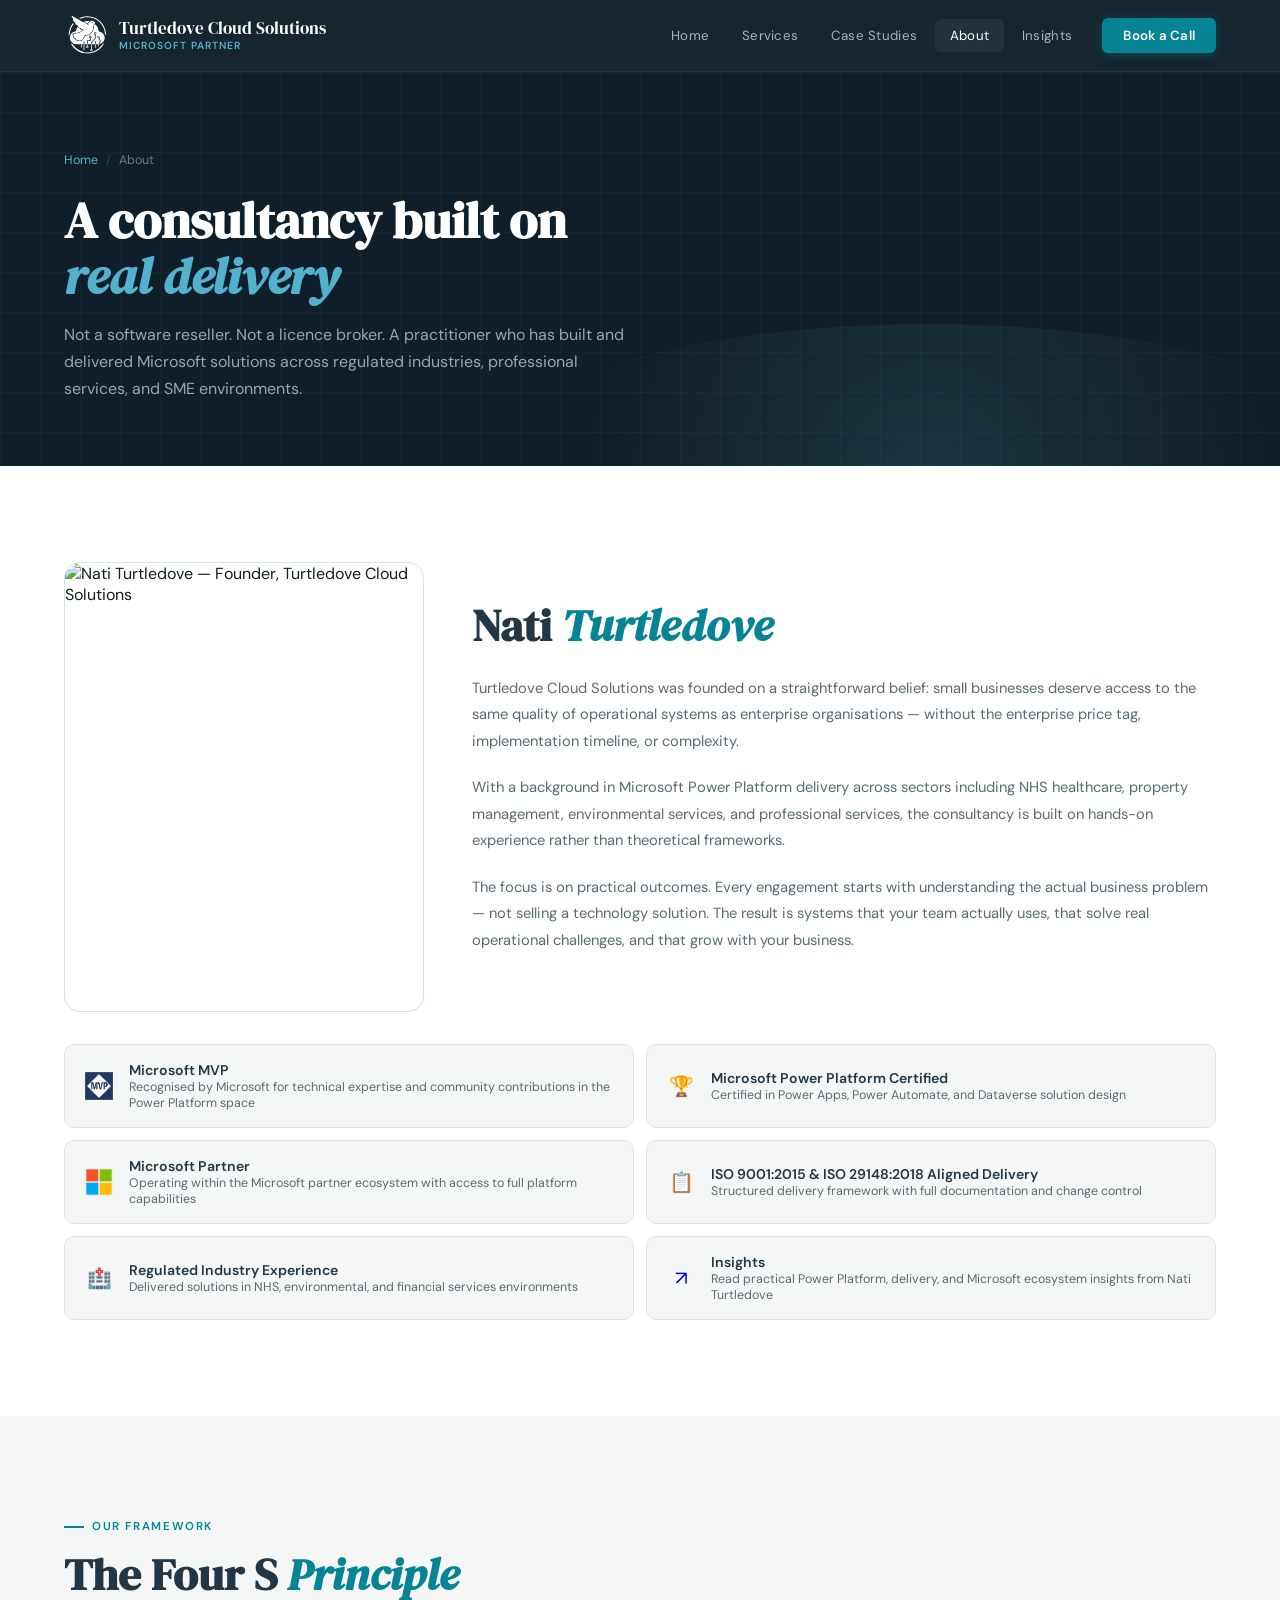
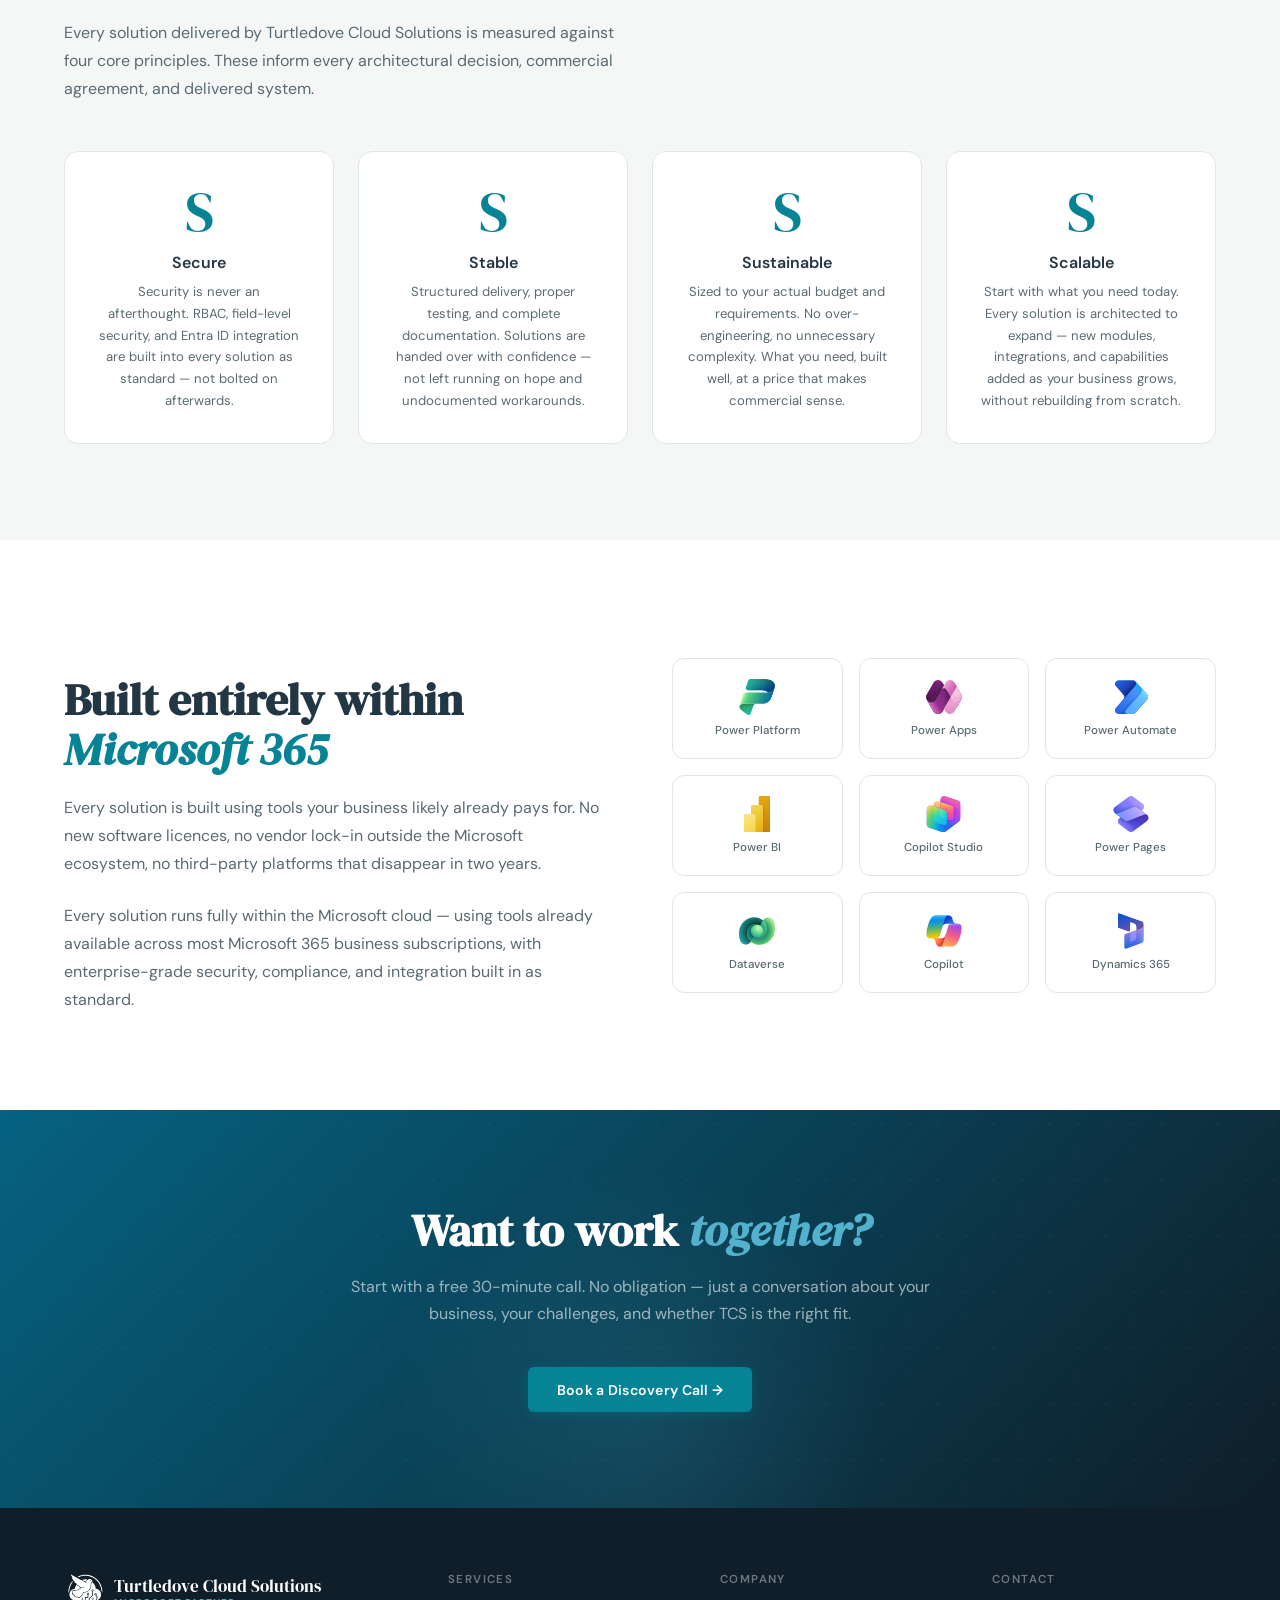
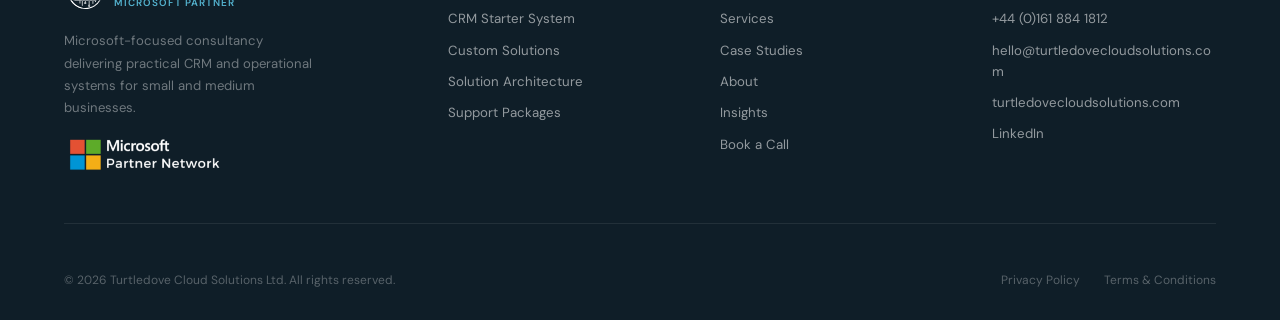
==== commit ddeab916: "hero" ====
--- a/about.html
+++ b/about.html
@@ -7,8 +7,8 @@
   <link rel="preconnect" href="https://fonts.googleapis.com">
   <link rel="preconnect" href="https://fonts.gstatic.com" crossorigin>
   <link href="https://fonts.googleapis.com/css2?family=DM+Serif+Display:ital@0;1&family=DM+Sans:opsz,wght@9..40,300;9..40,400;9..40,500;9..40,600&display=swap" rel="stylesheet">
-  <link rel="stylesheet" href="assets/css/style.css?v=40">
-  <link rel="icon" type="image/png" href="assets/images/logo/Logo.png">
+  <link rel="stylesheet" href="assets/css/style.css?v=66">
+  <link rel="icon" type="image/svg+xml" href="assets/images/logo/Logo.png">
   <script defer id="Cookiebot" src="https://consent.cookiebot.com/uc.js" data-cbid="1e8b209a-3dcb-43fb-81f8-9745ee249ad5" data-blockingmode="auto" type="text/javascript"></script>
 </head>
 <body>
@@ -16,8 +16,8 @@
 <!-- NAVIGATION -->
 <nav>
   <a class="nav-logo" href="index.html" aria-label="Turtledove Cloud Solutions home">
-    <img class="nav-logo-mark" src="assets/images/logo/LogoInverse.svg" width="500" height="500" alt="" aria-hidden="true">
-    <span class="nav-logo-text">Turtledove Cloud Solutions<small>Microsoft Solutions Partner</small></span>
+    <img class="nav-logo-mark" src="assets/images/logo/LogoTransparent.svg" width="500" height="500" alt="" aria-hidden="true">
+    <span class="nav-logo-text">Turtledove Cloud Solutions<small>Microsoft Partner</small></span>
   </a>
   <button class="nav-toggle" type="button" aria-label="Open navigation menu" aria-expanded="false" aria-controls="primary-navigation">
     <span></span>
@@ -68,8 +68,8 @@
           <div class="credential-text"><h4>Microsoft Power Platform Certified</h4><p>Certified in Power Apps, Power Automate, and Dataverse solution design</p></div>
         </div>
         <div class="credential">
-          <span class="credential-icon"><img src="assets/images/icons/Microsoft Logo.png" width="2016" height="2016" loading="lazy" decoding="async" alt="Microsoft Solutions Partner"></span>
-          <div class="credential-text"><h4>Microsoft Solutions Partner</h4><p>Operating within the Microsoft partner ecosystem with access to full platform capabilities</p></div>
+          <span class="credential-icon"><img src="assets/images/icons/Microsoft Logo.png" width="2016" height="2016" loading="lazy" decoding="async" alt="Microsoft Partner"></span>
+          <div class="credential-text"><h4>Microsoft Partner</h4><p>Operating within the Microsoft partner ecosystem with access to full platform capabilities</p></div>
         </div>
         <div class="credential">
           <span class="credential-icon">📋</span>
@@ -156,9 +156,9 @@
   <footer>
     <div class="footer-top">
       <div class="footer-brand">
-        <div class="footer-logo"><img src="assets/images/logo/LogoInverse.svg" width="500" height="500" alt="" aria-hidden="true"><span class="footer-logo-text">Turtledove Cloud Solutions<small>Microsoft Solutions Partner</small></span></div>
+        <div class="footer-logo"><img src="assets/images/logo/LogoTransparent.svg" width="500" height="500" alt="" aria-hidden="true"><span class="footer-logo-text">Turtledove Cloud Solutions<small>Microsoft Partner</small></span></div>
         <p>Microsoft-focused consultancy delivering practical CRM and operational systems for small and medium businesses.</p>
-        <div class="ms-partner-badge"><img src="assets/images/icons/Microsoft Partner Logo.png" width="300" height="70" loading="lazy" decoding="async" alt="Microsoft Solutions Partner"></div>
+        <div class="ms-partner-badge"><img src="assets/images/icons/Microsoft Partner Logo.png" width="300" height="70" loading="lazy" decoding="async" alt="Microsoft Partner"></div>
       </div>
       <div class="footer-col">
         <h4>Services</h4>
@@ -199,6 +199,6 @@
   </footer>
 
 </div>
-<script defer src="assets/js/main.js?v=18"></script>
+<script defer src="assets/js/main.js?v=42"></script>
 </body>
 </html>
--- a/assets/css/style.css
+++ b/assets/css/style.css
@@ -187,12 +187,12 @@
   box-shadow: 0 14px 40px rgba(15,30,40,0.22);
 }
 .nav-logo {
-  display: flex; align-items: center; gap: 0.9rem;
+  display: flex; align-items: center; gap: 0.55rem;
   text-decoration: none; margin-right: auto;
   min-width: 0;
 }
 .nav-logo-mark {
-  height: 44px; width: auto; flex-shrink: 0;
+  height: 46px; width: auto; flex-shrink: 0;
   transition: transform 0.25s ease, filter 0.25s ease;
 }
 .nav-logo:hover .nav-logo-mark { transform: rotate(-3deg) scale(1.04); filter: drop-shadow(0 0 12px rgba(83,177,205,0.35)); }
@@ -387,9 +387,9 @@
 .footer-logo {
   display: flex;
   align-items: center;
-  gap: 0.8rem;
-}
-.footer-logo img { height: 40px; width: auto; flex-shrink: 0; }
+  gap: 0.5rem;
+}
+.footer-logo img { height: 42px; width: auto; flex-shrink: 0; }
 .footer-logo-text {
   font-family: 'DM Serif Display', serif;
   color: var(--white);
@@ -464,9 +464,21 @@
   z-index: 3;
   width: min(760px, calc(100% - 2rem));
   text-align: center;
+  padding: clamp(1.35rem, 3vw, 2.4rem) clamp(1.15rem, 4vw, 3.2rem);
+  border-radius: 28px;
+  background:
+    linear-gradient(145deg, rgba(255,255,255,calc(0.14 * var(--morph-copy-glass, 0))), rgba(255,255,255,calc(0.035 * var(--morph-copy-glass, 0)))),
+    rgba(15,30,40,calc(0.16 * var(--morph-copy-glass, 0)));
+  border: 1px solid rgba(255,255,255,calc(0.18 * var(--morph-copy-glass, 0)));
+  box-shadow:
+    inset 0 1px 0 rgba(255,255,255,calc(0.2 * var(--morph-copy-glass, 0))),
+    0 28px 70px rgba(0,0,0,calc(0.2 * var(--morph-copy-glass, 0)));
+  backdrop-filter: blur(calc(18px * var(--morph-copy-glass, 0))) saturate(calc(1 + (0.2 * var(--morph-copy-glass, 0))));
+  -webkit-backdrop-filter: blur(calc(18px * var(--morph-copy-glass, 0))) saturate(calc(1 + (0.2 * var(--morph-copy-glass, 0))));
   transform: translateY(var(--morph-copy-y, 0px));
   opacity: var(--morph-copy-opacity, 1);
   pointer-events: none;
+  transition: background 0.08s linear, border-color 0.08s linear, box-shadow 0.08s linear, backdrop-filter 0.08s linear;
 }
 .scroll-morph-copy .hero-eyebrow {
   margin-bottom: 1.2rem;
@@ -475,11 +487,14 @@
 }
 .scroll-morph-copy h1 {
   font-family: 'DM Serif Display', serif;
-  font-size: clamp(2.35rem, 5.6vw, 5.2rem);
+  font-size: clamp(2.8rem, 6.4vw, 6.1rem);
   line-height: 1;
   color: white;
   margin-bottom: 1.2rem;
   text-shadow: 0 18px 48px rgba(0,0,0,0.28);
+}
+.scroll-morph-copy .brand-word {
+  color: #078396;
 }
 .scroll-morph-copy p {
   max-width: 590px;
@@ -504,7 +519,10 @@
   width: 156px;
   height: 156px;
   transform: translate(-50%, -50%) scale(var(--morph-core-scale, 0.94));
+  opacity: var(--morph-core-opacity, 0);
   z-index: 2;
+  overflow: hidden;
+  border-radius: 50%;
 }
 .morph-core-ring {
   position: absolute;
@@ -514,10 +532,38 @@
   box-shadow: 0 0 38px rgba(83,177,205,0.18);
   opacity: var(--morph-ring-opacity, 0.68);
 }
-.morph-core-icon {
+.morph-core-icon,
+.morph-core-logo {
   position: absolute;
   display: grid;
   place-items: center;
+  left: 50%;
+  top: 50%;
+}
+.morph-core-logo {
+  width: 118px;
+  height: 118px;
+  transform: translate(-50%, -50%);
+}
+.morph-core-logo::after {
+  content: '';
+  position: absolute;
+  inset: -32%;
+  background: linear-gradient(110deg, transparent 28%, rgba(255,255,255,0) 40%, rgba(255,255,255,0.72) 50%, rgba(83,177,205,0.28) 58%, transparent 72%);
+  transform: translateX(-135%) rotate(8deg);
+  opacity: 0;
+}
+.morph-core.is-active .morph-core-logo::after {
+  animation: logoGlisten 3.8s ease-in-out infinite;
+  animation-delay: 0.45s;
+}
+.morph-core-logo img {
+  width: 100%;
+  height: 100%;
+  object-fit: contain;
+  filter: drop-shadow(0 15px 24px rgba(0,0,0,0.32));
+}
+.morph-core-icon {
   width: 86px;
   height: 86px;
 }
@@ -528,17 +574,33 @@
   filter: drop-shadow(0 12px 18px rgba(0,0,0,0.32));
 }
 .morph-core-ms {
-  left: 4px;
-  top: 10px;
-  transform: rotate(-7deg);
+  transform: translate(-50%, -50%) rotate(0deg) translateX(34px) rotate(0deg);
 }
 .morph-core-pp {
-  right: 4px;
-  bottom: 10px;
-  transform: rotate(7deg);
+  transform: translate(-50%, -50%) rotate(180deg) translateX(34px) rotate(-180deg);
+}
+.morph-core.is-active .morph-core-ms {
+  animation: morphCoreOrbitMs 8s linear infinite;
+}
+.morph-core.is-active .morph-core-pp {
+  animation: morphCoreOrbitPp 8s linear infinite;
+}
+@keyframes morphCoreOrbitMs {
+  from { transform: translate(-50%, -50%) rotate(0deg) translateX(34px) rotate(0deg); }
+  to { transform: translate(-50%, -50%) rotate(360deg) translateX(34px) rotate(-360deg); }
+}
+@keyframes morphCoreOrbitPp {
+  from { transform: translate(-50%, -50%) rotate(180deg) translateX(34px) rotate(-180deg); }
+  to { transform: translate(-50%, -50%) rotate(540deg) translateX(34px) rotate(-540deg); }
+}
+@keyframes logoGlisten {
+  0%, 35% { opacity: 0; transform: translateX(-135%) rotate(8deg); }
+  48% { opacity: 0.95; }
+  68%, 100% { opacity: 0; transform: translateX(135%) rotate(8deg); }
 }
 .morph-icon {
   --size: 58px;
+  --tile-size: calc(var(--size) + 22px);
   --morph-x: 0px;
   --morph-y: 0px;
   --morph-scale: 0.2;
@@ -546,8 +608,17 @@
   --morph-rotate: 0deg;
   display: grid;
   place-items: center;
-  width: var(--size);
-  height: var(--size);
+  width: var(--tile-size);
+  height: var(--tile-size);
+  padding: 11px;
+  border-radius: 22px;
+  background: linear-gradient(145deg, rgba(255,255,255,0.22), rgba(255,255,255,0.06));
+  border: 1px solid rgba(255,255,255,0.24);
+  box-shadow:
+    inset 0 1px 0 rgba(255,255,255,0.28),
+    0 18px 42px rgba(0,0,0,0.22);
+  backdrop-filter: blur(14px) saturate(1.25);
+  -webkit-backdrop-filter: blur(14px) saturate(1.25);
   transform:
     translate3d(calc(-50% + var(--morph-x)), calc(-50% + var(--morph-y)), 0)
     rotate(var(--morph-rotate))
@@ -556,8 +627,8 @@
   transition: transform 0.08s linear, opacity 0.08s linear;
 }
 .morph-icon img {
-  width: 100%;
-  height: 100%;
+  width: var(--size);
+  height: var(--size);
   object-fit: contain;
   filter: drop-shadow(0 9px 14px rgba(0,0,0,0.28));
 }
@@ -1265,7 +1336,7 @@
 }
 
 @media (max-width: 900px) {
-  .scroll-morph-hero { height: 220vh; }
+  .scroll-morph-hero { height: 200vh; }
   .scroll-morph-stage {
     position: sticky;
     top: 64px;
@@ -1277,21 +1348,27 @@
   }
   .scroll-morph-copy {
     align-self: center;
-    margin-top: -18vh;
-  }
-  .scroll-morph-copy h1 { font-size: clamp(2.2rem, 11vw, 3.8rem); }
+    margin-top: 0;
+    width: min(680px, calc(100% - 1rem));
+    border-radius: 22px;
+  }
+  .scroll-morph-copy h1 { font-size: clamp(2.55rem, 12.5vw, 4.35rem); }
   .morph-orbit {
     inset: 0;
     height: auto;
   }
   .morph-core {
-    top: 58%;
+    top: 48%;
     width: 126px;
     height: 126px;
   }
   .morph-core-icon {
     width: 70px;
     height: 70px;
+  }
+  .morph-core-logo {
+    width: 96px;
+    height: 96px;
   }
   .morph-core-icon img {
     width: 48px;
@@ -1301,10 +1378,30 @@
   .morph-icon-md { --size: 52px; }
   .morph-icon-sm { --size: 46px; }
   .morph-icon-xs { --size: 40px; }
-  .scroll-morph-cue { display: none; }
+  .morph-icon {
+    --tile-size: calc(var(--size) + 16px);
+    padding: 8px;
+    border-radius: 16px;
+  }
+  .scroll-morph-cue {
+    display: block;
+    bottom: 1.6rem;
+    font-size: 0.68rem;
+    opacity: calc(var(--morph-cue-opacity, 1) * 0.88);
+  }
+  .scroll-morph-cue::after {
+    height: 24px;
+    margin-top: 0.45rem;
+  }
   .hero {
     min-height: auto; grid-template-columns: 1fr;
     padding: 4rem 1.5rem 4.5rem;
+  }
+  #spreadsheets-hero.scroll-fade {
+    opacity: 1;
+    transform: none;
+    filter: none;
+    transition: none;
   }
   .hero-right {
     display: flex;
@@ -1375,7 +1472,7 @@
   .nav-logo-text small { font-size: 0.54rem; letter-spacing: 0.08em; }
   .nav-toggle { width: 40px; height: 40px; }
   #spreadsheets-hero { scroll-margin-top: 64px; }
-  .scroll-morph-hero { height: 230vh; }
+  .scroll-morph-hero { height: 205vh; }
   .scroll-morph-stage {
     min-height: 0;
     height: calc(100vh - 64px);
@@ -1383,8 +1480,16 @@
     padding: 2.4rem 1rem 1.8rem;
   }
   .scroll-morph-copy h1 {
-    font-size: clamp(1.85rem, 10vw, 2.85rem);
+    font-size: clamp(2.08rem, 11vw, 3.2rem);
     line-height: 1.04;
+  }
+  .scroll-morph-copy {
+    width: calc(100% - 0.6rem);
+    padding: 1rem 0.85rem;
+    border-radius: 18px;
+    background:
+      linear-gradient(145deg, rgba(255,255,255,calc(0.12 * var(--morph-copy-glass, 0))), rgba(255,255,255,calc(0.03 * var(--morph-copy-glass, 0)))),
+      rgba(15,30,40,calc(0.12 * var(--morph-copy-glass, 0)));
   }
   .scroll-morph-copy p { font-size: 0.92rem; }
   .morph-orbit {
@@ -1392,13 +1497,17 @@
     height: auto;
   }
   .morph-core {
-    top: 62%;
+    top: 49%;
     width: 112px;
     height: 112px;
   }
   .morph-core-icon {
     width: 62px;
     height: 62px;
+  }
+  .morph-core-logo {
+    width: 86px;
+    height: 86px;
   }
   .morph-core-icon img {
     width: 42px;
@@ -1408,6 +1517,11 @@
   .morph-icon-md,
   .morph-icon-sm,
   .morph-icon-xs { --size: 38px; }
+  .morph-icon {
+    --tile-size: calc(var(--size) + 12px);
+    padding: 6px;
+    border-radius: 14px;
+  }
   .hero { padding: 3rem 1rem 3.5rem; }
   .hero-right { margin-top: -0.75rem; }
   .hero-card-title { font-size: 0.68rem; }
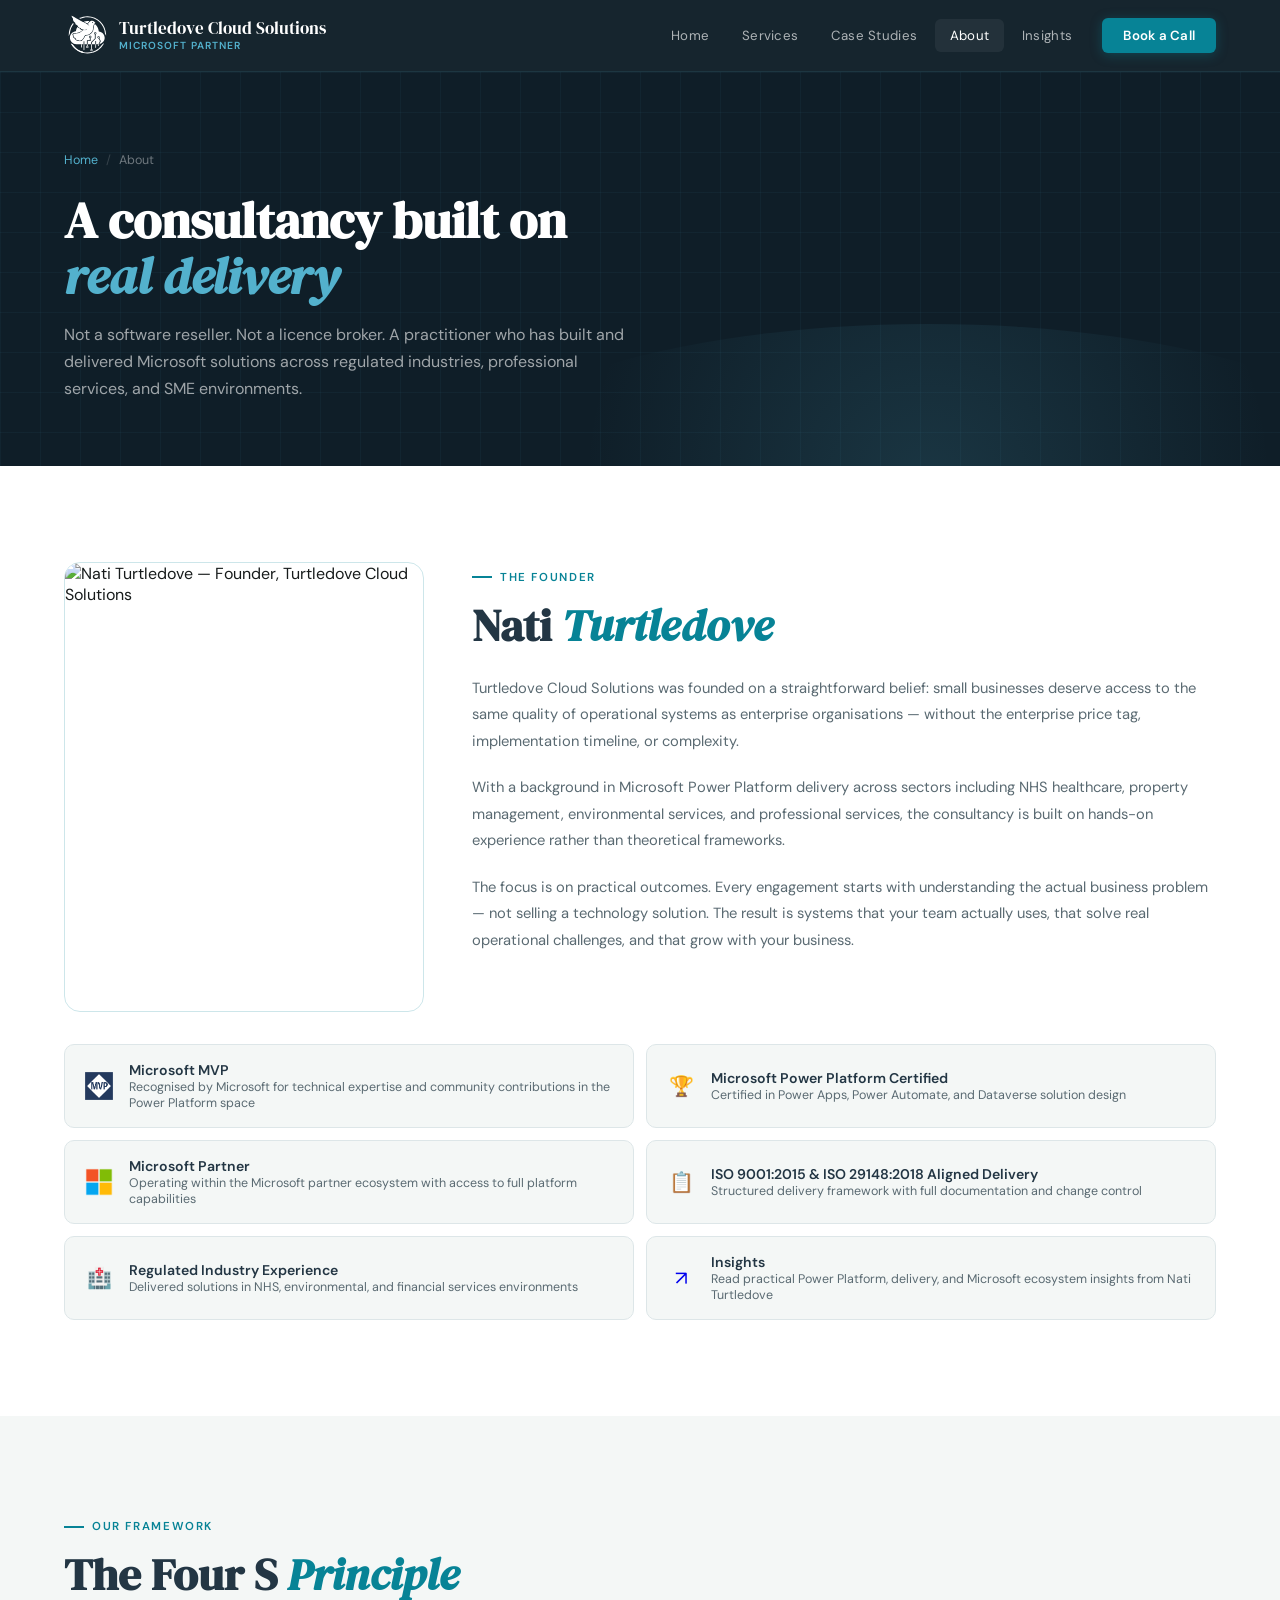
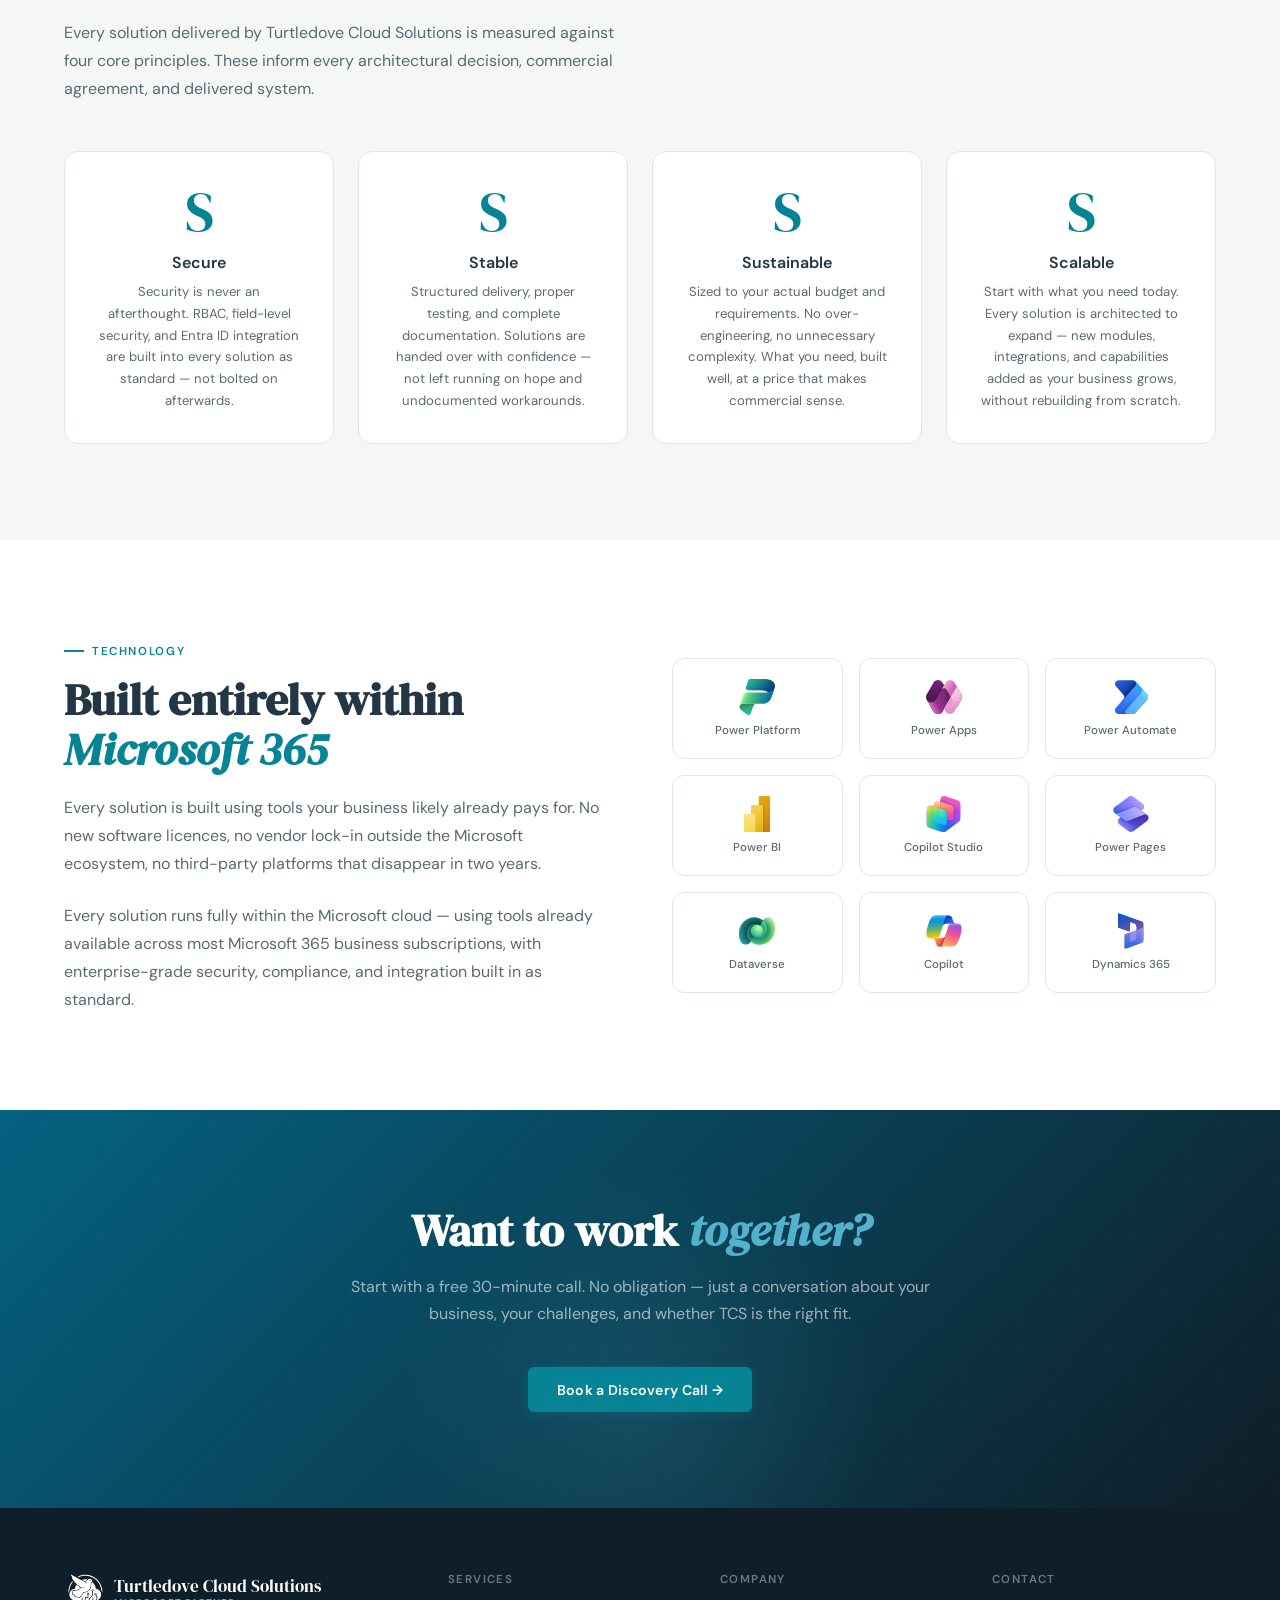
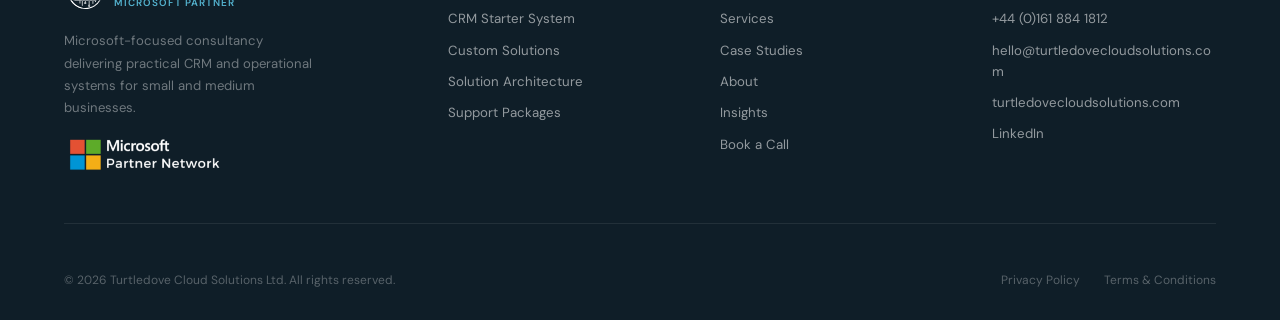
==== commit 0fec7321: "png fix" ====
--- a/about.html
+++ b/about.html
@@ -8,7 +8,7 @@
   <link rel="preconnect" href="https://fonts.gstatic.com" crossorigin>
   <link href="https://fonts.googleapis.com/css2?family=DM+Serif+Display:ital@0;1&family=DM+Sans:opsz,wght@9..40,300;9..40,400;9..40,500;9..40,600&display=swap" rel="stylesheet">
   <link rel="stylesheet" href="assets/css/style.css?v=66">
-  <link rel="icon" type="image/svg+xml" href="assets/images/logo/Logo.png">
+  <link rel="icon" type="image/png" href="assets/images/logo/Logo.png">
   <script defer id="Cookiebot" src="https://consent.cookiebot.com/uc.js" data-cbid="1e8b209a-3dcb-43fb-81f8-9745ee249ad5" data-blockingmode="auto" type="text/javascript"></script>
 </head>
 <body>
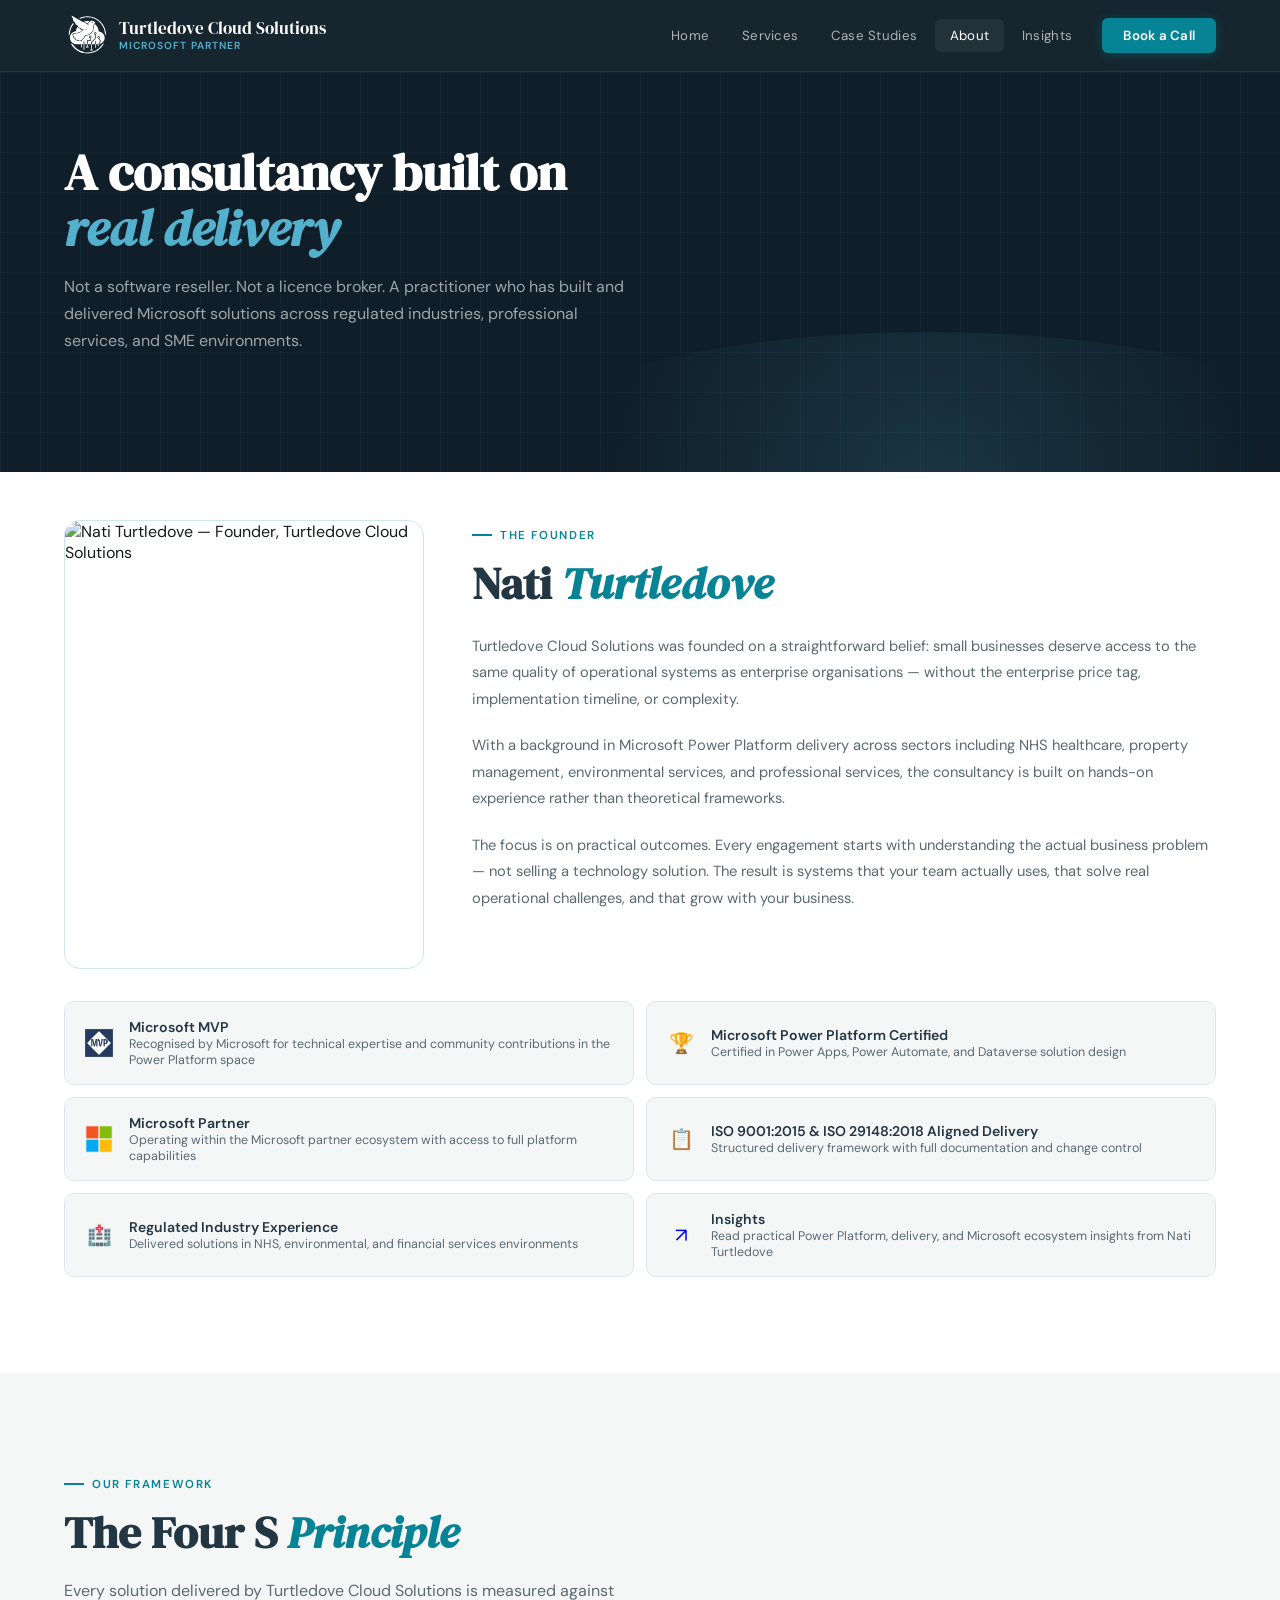
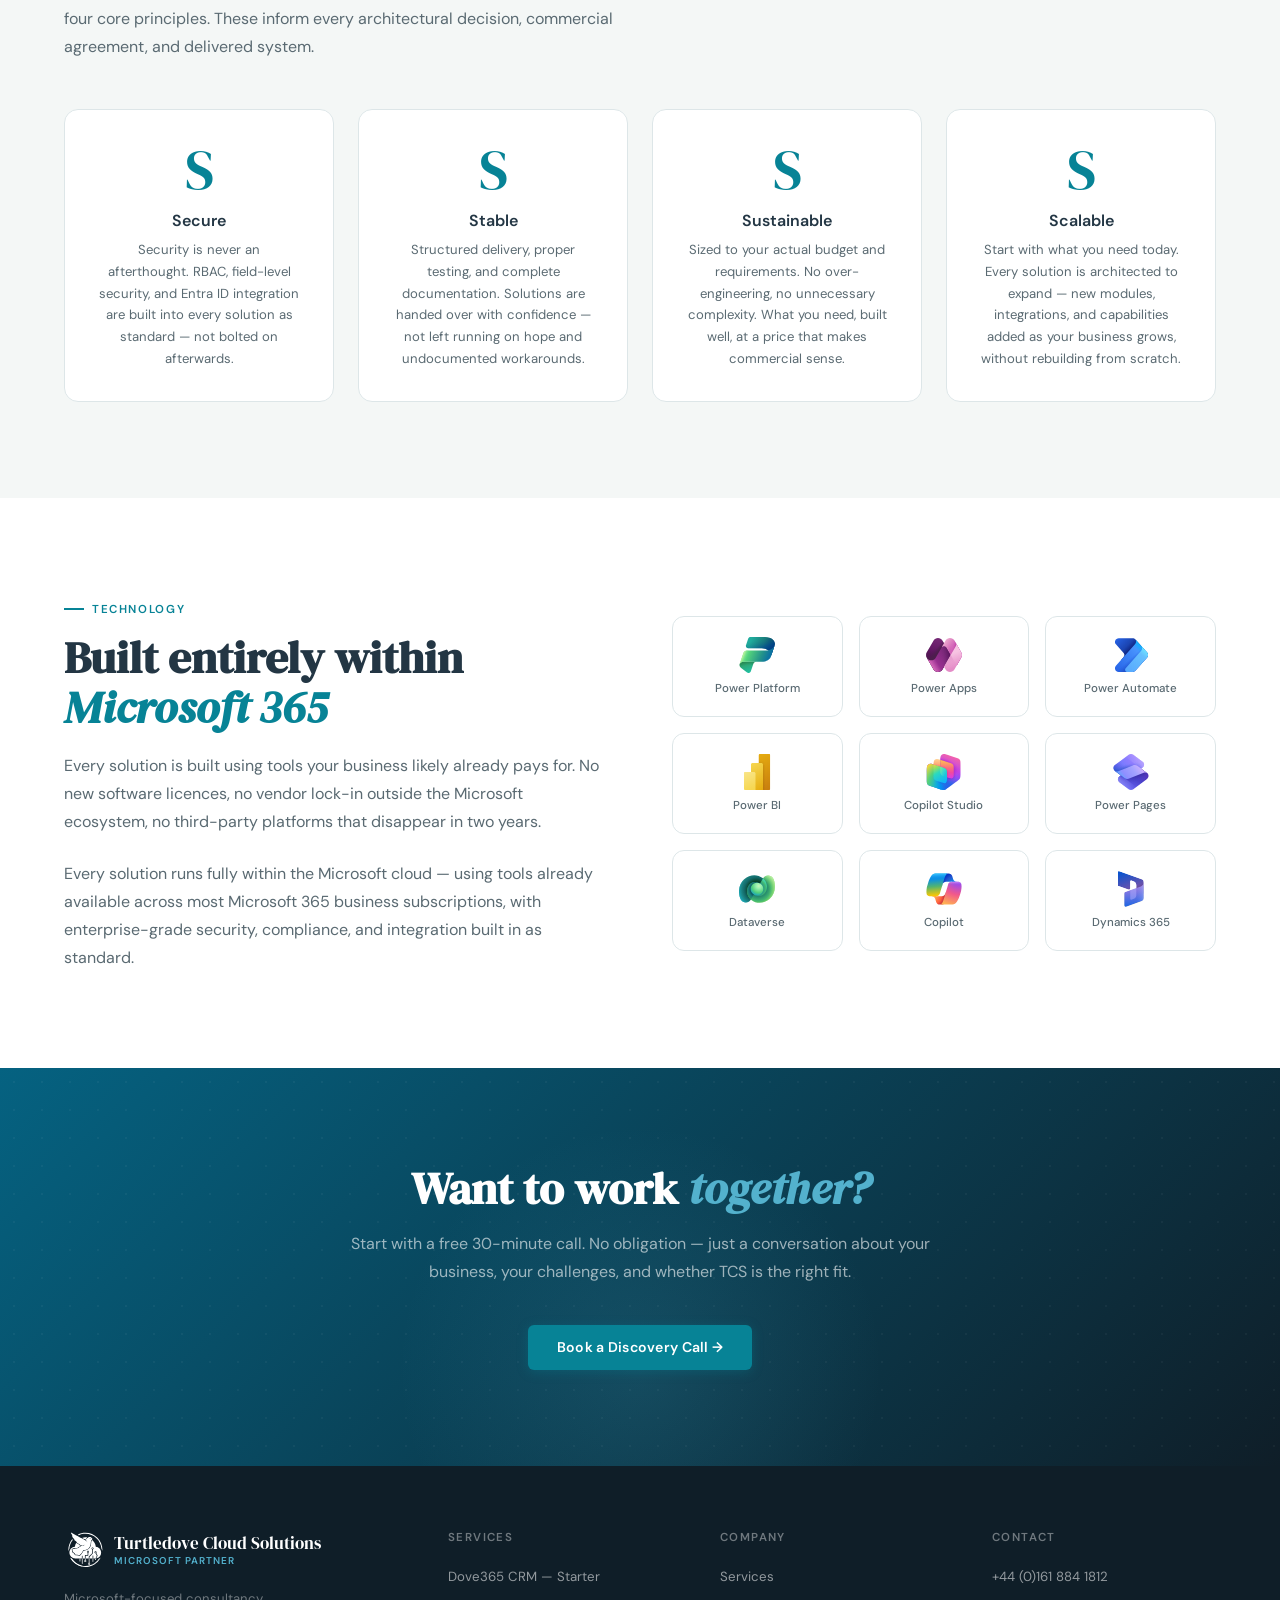
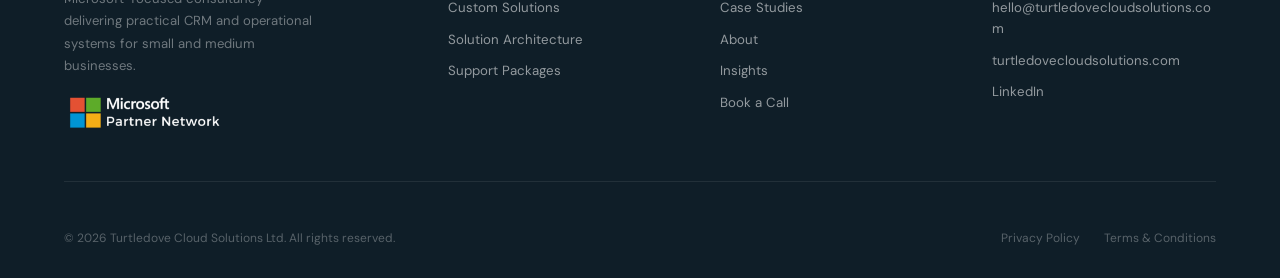
==== commit b1bf2398: "tcs merge" ====
--- a/about.html
+++ b/about.html
@@ -7,7 +7,7 @@
   <link rel="preconnect" href="https://fonts.googleapis.com">
   <link rel="preconnect" href="https://fonts.gstatic.com" crossorigin>
   <link href="https://fonts.googleapis.com/css2?family=DM+Serif+Display:ital@0;1&family=DM+Sans:opsz,wght@9..40,300;9..40,400;9..40,500;9..40,600&display=swap" rel="stylesheet">
-  <link rel="stylesheet" href="assets/css/style.css?v=66">
+  <link rel="stylesheet" href="assets/css/style.css?v=30">
   <link rel="icon" type="image/png" href="assets/images/logo/Logo.png">
   <script defer id="Cookiebot" src="https://consent.cookiebot.com/uc.js" data-cbid="1e8b209a-3dcb-43fb-81f8-9745ee249ad5" data-blockingmode="auto" type="text/javascript"></script>
 </head>
@@ -38,7 +38,6 @@
 
   <div class="page-hero">
     <div class="page-hero-inner">
-      <div class="breadcrumb"><a href="index.html">Home</a><span>/</span>About</div>
       <h1>A consultancy built on<br><em>real delivery</em></h1>
       <p>Not a software reseller. Not a licence broker. A practitioner who has built and delivered Microsoft solutions across regulated industries, professional services, and SME environments.</p>
     </div>
@@ -163,7 +162,7 @@
       <div class="footer-col">
         <h4>Services</h4>
         <ul>
-          <li><a href="services.html#crm-starter">CRM Starter System</a></li>
+          <li><a href="services.html#crm-starter">Dove365 CRM — Starter</a></li>
           <li><a href="services.html#custom-solutions">Custom Solutions</a></li>
           <li><a href="services.html#solution-architecture">Solution Architecture</a></li>
           <li><a href="services.html#support-packages">Support Packages</a></li>
--- a/assets/css/style.css
+++ b/assets/css/style.css
@@ -274,6 +274,8 @@
 /* ── SECTION PRIMITIVES ── */
 .section { padding: 6rem 4rem; }
 .section-sm { padding: 4rem 4rem; }
+.page-offset > .page-hero + .section { padding-top: 3rem; }
+.page-offset > .page-hero + .section .container > :first-child { margin-top: 0; }
 .container { width: 100%; max-width: 1200px; margin: 0 auto; }
 .section-tag {
   display: inline-flex; align-items: center; gap: 0.5rem;
@@ -315,7 +317,8 @@
 
 /* ── PAGE HERO ── */
 .page-hero {
-  background: var(--navy-deep); padding: 5rem 4rem 4rem;
+  background: var(--navy-deep); padding: 4.5rem 4rem 4rem;
+  height: 400px;
   position: relative; overflow: hidden;
 }
 .page-hero::before {
@@ -461,31 +464,64 @@
 }
 .scroll-morph-copy {
   position: relative;
+  isolation: isolate;
+  overflow: hidden;
   z-index: 3;
   width: min(760px, calc(100% - 2rem));
   text-align: center;
   padding: clamp(1.35rem, 3vw, 2.4rem) clamp(1.15rem, 4vw, 3.2rem);
   border-radius: 28px;
   background:
-    linear-gradient(145deg, rgba(255,255,255,calc(0.14 * var(--morph-copy-glass, 0))), rgba(255,255,255,calc(0.035 * var(--morph-copy-glass, 0)))),
-    rgba(15,30,40,calc(0.16 * var(--morph-copy-glass, 0)));
-  border: 1px solid rgba(255,255,255,calc(0.18 * var(--morph-copy-glass, 0)));
+    linear-gradient(145deg, rgba(255,255,255,calc(0.26 * var(--morph-copy-glass, 0))), rgba(255,255,255,calc(0.045 * var(--morph-copy-glass, 0)))),
+    rgba(15,30,40,calc(0.075 * var(--morph-copy-glass, 0)));
+  border: 1px solid rgba(255,255,255,calc(0.42 * var(--morph-copy-glass, 0)));
   box-shadow:
-    inset 0 1px 0 rgba(255,255,255,calc(0.2 * var(--morph-copy-glass, 0))),
-    0 28px 70px rgba(0,0,0,calc(0.2 * var(--morph-copy-glass, 0)));
-  backdrop-filter: blur(calc(18px * var(--morph-copy-glass, 0))) saturate(calc(1 + (0.2 * var(--morph-copy-glass, 0))));
-  -webkit-backdrop-filter: blur(calc(18px * var(--morph-copy-glass, 0))) saturate(calc(1 + (0.2 * var(--morph-copy-glass, 0))));
+    inset 0 1px 0 rgba(255,255,255,calc(0.58 * var(--morph-copy-glass, 0))),
+    inset 1px 0 0 rgba(255,255,255,calc(0.16 * var(--morph-copy-glass, 0))),
+    inset 0 -1px 0 rgba(255,255,255,calc(0.12 * var(--morph-copy-glass, 0))),
+    0 28px 70px rgba(0,0,0,calc(0.22 * var(--morph-copy-glass, 0))),
+    0 0 28px rgba(255,255,255,calc(0.08 * var(--morph-copy-glass, 0)));
+  backdrop-filter: blur(calc(30px * var(--morph-copy-glass, 0))) saturate(calc(1 + (0.7 * var(--morph-copy-glass, 0))));
+  -webkit-backdrop-filter: blur(calc(30px * var(--morph-copy-glass, 0))) saturate(calc(1 + (0.7 * var(--morph-copy-glass, 0))));
   transform: translateY(var(--morph-copy-y, 0px));
   opacity: var(--morph-copy-opacity, 1);
   pointer-events: none;
   transition: background 0.08s linear, border-color 0.08s linear, box-shadow 0.08s linear, backdrop-filter 0.08s linear;
 }
+.scroll-morph-copy::before,
+.scroll-morph-copy::after {
+  content: '';
+  position: absolute;
+  pointer-events: none;
+  opacity: var(--morph-copy-glass, 0);
+}
+.scroll-morph-copy::before {
+  inset: 1px;
+  z-index: -1;
+  border-radius: inherit;
+  background:
+    radial-gradient(circle at 20% 12%, rgba(255,255,255,0.44), transparent 28%),
+    radial-gradient(circle at 82% 0%, rgba(83,177,205,0.22), transparent 34%),
+    linear-gradient(135deg, rgba(255,255,255,0.2), transparent 46%, rgba(255,255,255,0.08));
+}
+.scroll-morph-copy::after {
+  top: -45%;
+  left: -18%;
+  z-index: 0;
+  width: 44%;
+  height: 190%;
+  background: linear-gradient(90deg, transparent, rgba(255,255,255,0.42), rgba(255,255,255,0.08), transparent);
+  transform: translateX(calc(var(--morph-copy-glass, 0) * 220%)) rotate(18deg);
+  filter: blur(1px);
+}
 .scroll-morph-copy .hero-eyebrow {
   margin-bottom: 1.2rem;
   color: var(--teal-light);
   background: rgba(83,177,205,0.12);
 }
 .scroll-morph-copy h1 {
+  position: relative;
+  z-index: 1;
   font-family: 'DM Serif Display', serif;
   font-size: clamp(2.8rem, 6.4vw, 6.1rem);
   line-height: 1;
@@ -612,13 +648,21 @@
   height: var(--tile-size);
   padding: 11px;
   border-radius: 22px;
-  background: linear-gradient(145deg, rgba(255,255,255,0.22), rgba(255,255,255,0.06));
-  border: 1px solid rgba(255,255,255,0.24);
+  position: absolute;
+  isolation: isolate;
+  overflow: hidden;
+  background:
+    linear-gradient(145deg, rgba(255,255,255,0.42), rgba(255,255,255,0.05)),
+    rgba(15,30,40,0.035);
+  border: 1px solid rgba(255,255,255,0.58);
   box-shadow:
-    inset 0 1px 0 rgba(255,255,255,0.28),
-    0 18px 42px rgba(0,0,0,0.22);
-  backdrop-filter: blur(14px) saturate(1.25);
-  -webkit-backdrop-filter: blur(14px) saturate(1.25);
+    inset 0 1px 0 rgba(255,255,255,0.78),
+    inset 1px 0 0 rgba(255,255,255,0.22),
+    inset 0 -1px 0 rgba(255,255,255,0.18),
+    0 18px 42px rgba(0,0,0,0.24),
+    0 0 32px rgba(255,255,255,0.12);
+  backdrop-filter: blur(34px) saturate(2);
+  -webkit-backdrop-filter: blur(34px) saturate(2);
   transform:
     translate3d(calc(-50% + var(--morph-x)), calc(-50% + var(--morph-y)), 0)
     rotate(var(--morph-rotate))
@@ -626,7 +670,34 @@
   opacity: var(--morph-opacity);
   transition: transform 0.08s linear, opacity 0.08s linear;
 }
+.morph-icon::before {
+  content: '';
+  position: absolute;
+  inset: 1px;
+  z-index: 0;
+  border-radius: inherit;
+  background:
+    radial-gradient(circle at 24% 16%, rgba(255,255,255,0.78), transparent 28%),
+    radial-gradient(circle at 82% 8%, rgba(83,177,205,0.26), transparent 36%),
+    linear-gradient(135deg, rgba(255,255,255,0.2), transparent 48%, rgba(255,255,255,0.1));
+  opacity: 0.82;
+}
+.morph-icon::after {
+  content: '';
+  position: absolute;
+  top: -42%;
+  left: -32%;
+  z-index: 1;
+  width: 42%;
+  height: 185%;
+  background: linear-gradient(90deg, transparent, rgba(255,255,255,0.62), rgba(255,255,255,0.12), transparent);
+  transform: rotate(22deg);
+  filter: blur(0.5px);
+  opacity: 0.9;
+}
 .morph-icon img {
+  position: relative;
+  z-index: 2;
   width: var(--size);
   height: var(--size);
   object-fit: contain;
@@ -933,6 +1004,7 @@
 ══════════════════════════════════════════ */
 
 .services-detail { background: white; }
+.services-detail .service-block:first-child { padding-top: 0; }
 .service-block {
   display: grid; grid-template-columns: 1fr 1.5fr; gap: 4rem;
   align-items: start; padding: 4rem 0;
@@ -1300,6 +1372,12 @@
   .nav-links a { padding: 0.5rem 0.65rem; }
   .hero, .contact-grid, .ms-grid { gap: 2.5rem; }
   .footer-top { grid-template-columns: 1.2fr 1fr 1fr 1fr; gap: 2rem; }
+  .scroll-fade {
+    opacity: 1;
+    transform: none;
+    filter: none;
+    transition: none;
+  }
 }
 
 @media (max-width: 980px) {
@@ -1426,7 +1504,8 @@
   .hero h1 { font-size: clamp(2.35rem, 9vw, 3.6rem); }
   .hero-sub { max-width: 680px; }
   .section, .section-sm { padding: 4rem 1.5rem; }
-  .page-hero { padding: 4rem 1.5rem 3.5rem; }
+  .page-offset > .page-hero + .section { padding-top: 2.5rem; }
+  .page-hero { height: 380px; padding: 3.5rem 1.5rem 3.5rem; }
   .services-strip { padding: 1.5rem; }
   .strip-inner { align-items: flex-start; gap: 1rem; }
   .strip-divider { display: none; }
@@ -1488,8 +1567,8 @@
     padding: 1rem 0.85rem;
     border-radius: 18px;
     background:
-      linear-gradient(145deg, rgba(255,255,255,calc(0.12 * var(--morph-copy-glass, 0))), rgba(255,255,255,calc(0.03 * var(--morph-copy-glass, 0)))),
-      rgba(15,30,40,calc(0.12 * var(--morph-copy-glass, 0)));
+      linear-gradient(145deg, rgba(255,255,255,calc(0.18 * var(--morph-copy-glass, 0))), rgba(255,255,255,calc(0.035 * var(--morph-copy-glass, 0)))),
+      rgba(15,30,40,calc(0.08 * var(--morph-copy-glass, 0)));
   }
   .scroll-morph-copy p { font-size: 0.92rem; }
   .morph-orbit {
@@ -1536,16 +1615,11 @@
     width: 100%;
     padding: 0.9rem 1rem;
   }
-  .page-hero { padding: 3rem 1rem; }
+  .page-hero { height: auto; min-height: 320px; padding: 2.75rem 1rem 3rem; }
   .page-hero h1 { font-size: clamp(2rem, 12vw, 2.7rem); }
   .page-hero p, .lead, .cta-section p { font-size: 0.94rem; }
   .section, .section-sm { padding: 3rem 1rem; }
-  .scroll-fade {
-    opacity: 1;
-    transform: none;
-    filter: none;
-    transition: none;
-  }
+  .page-offset > .page-hero + .section { padding-top: 2rem; }
   h2.display { font-size: clamp(1.85rem, 10vw, 2.35rem); }
   .pain-grid, .proof-grid, .values-grid, .pricing-grid,
   .cases-grid-full, .process-steps, .form-row,
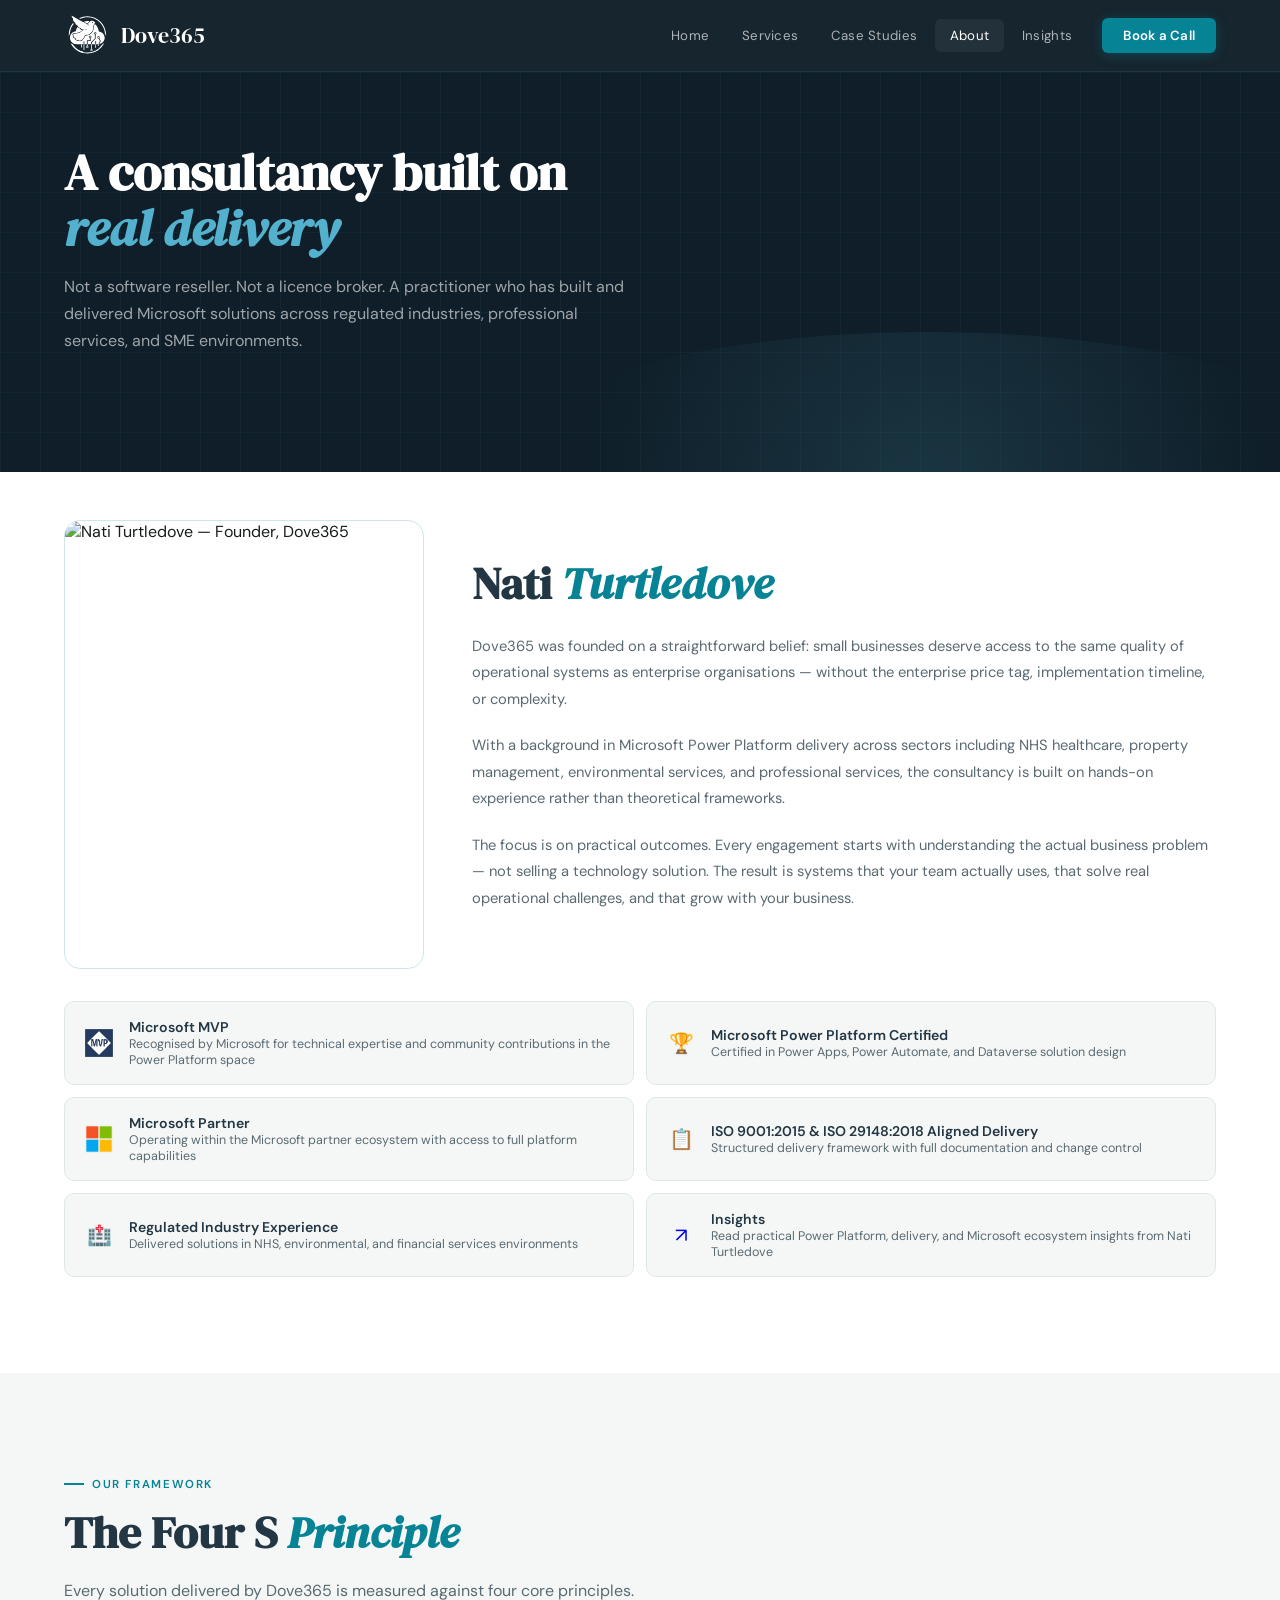
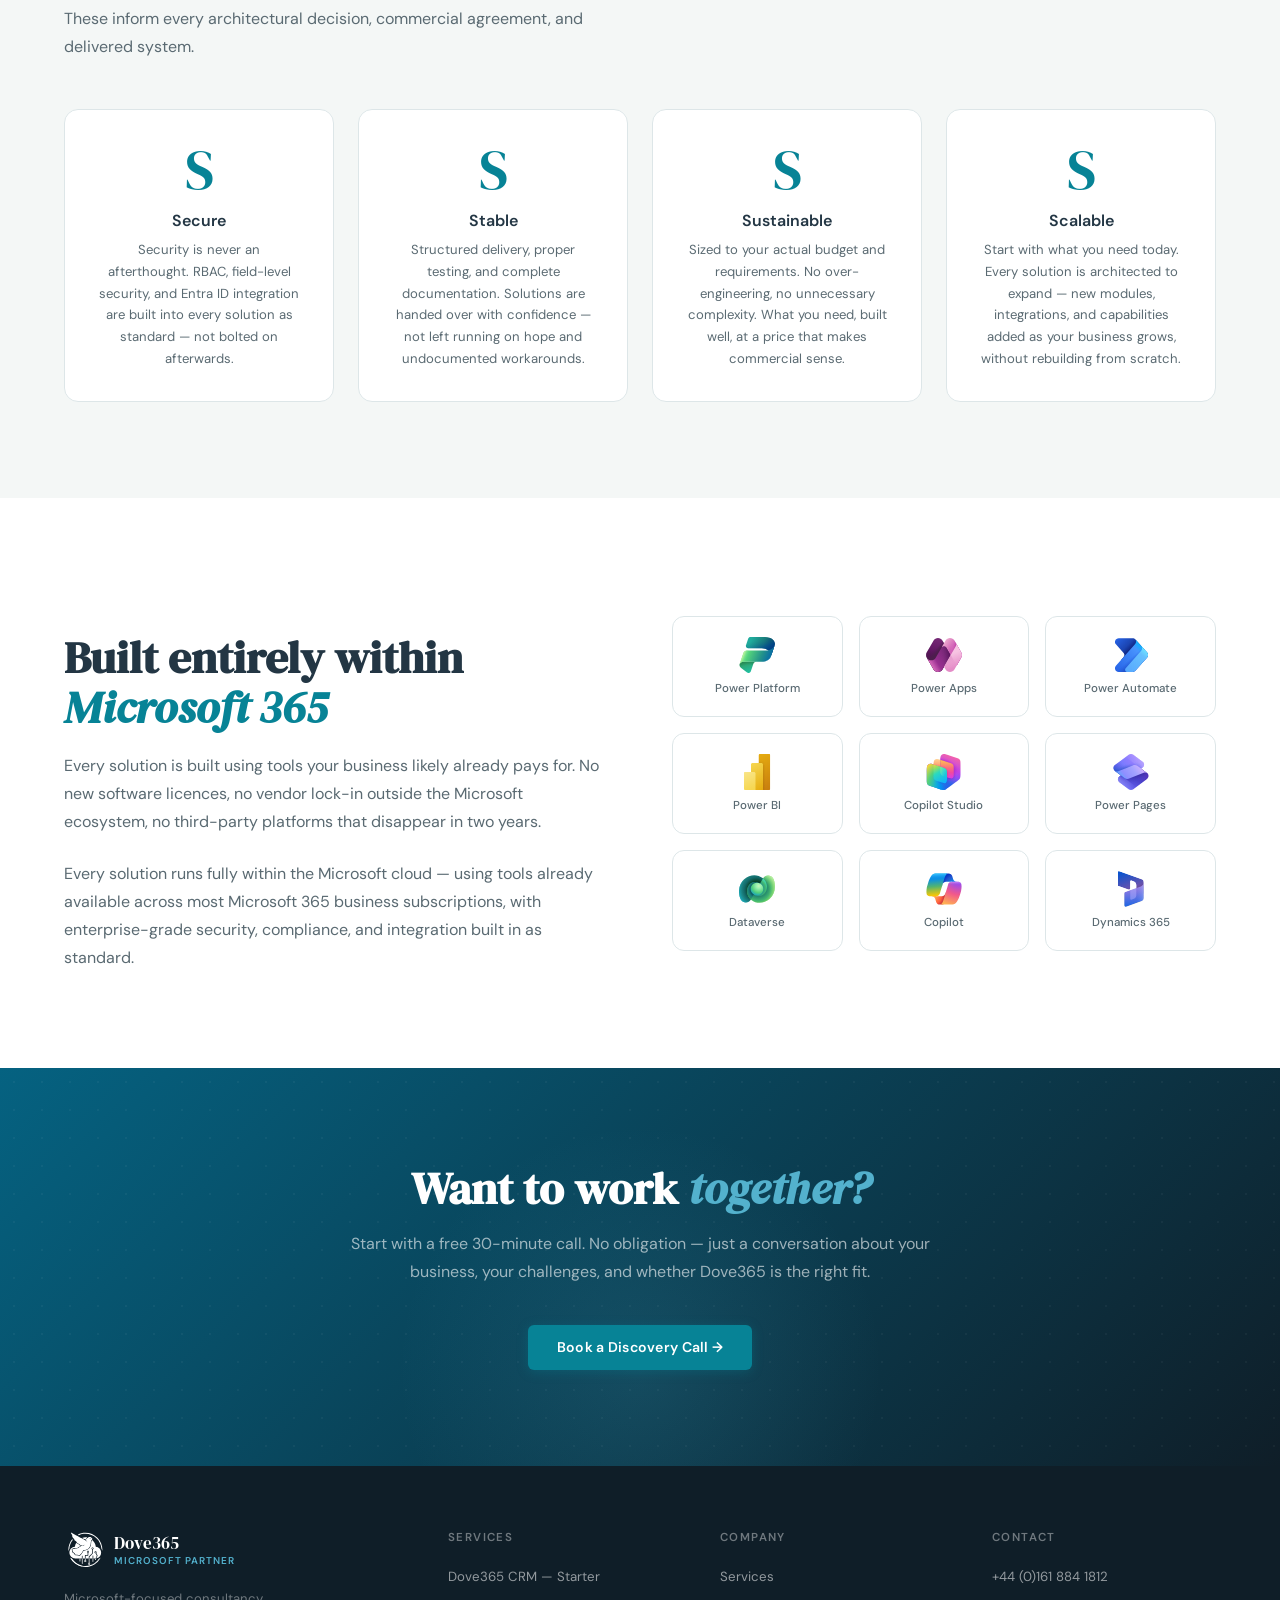
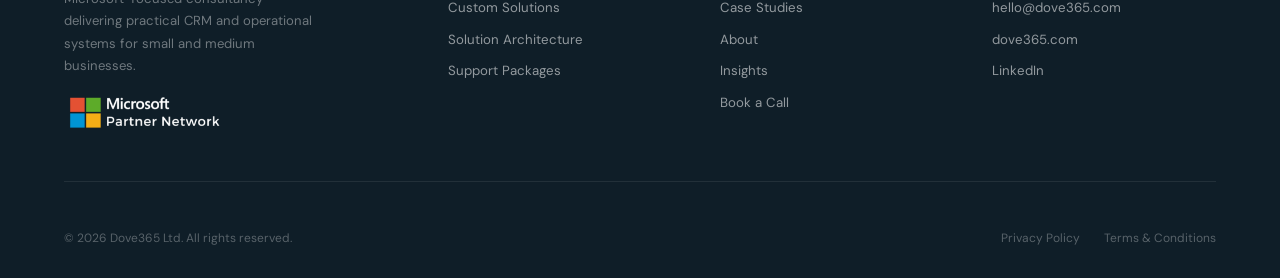
==== commit 34063f83: "name change" ====
--- a/about.html
+++ b/about.html
@@ -3,7 +3,7 @@
 <head>
   <meta charset="UTF-8">
   <meta name="viewport" content="width=device-width, initial-scale=1.0">
-  <title>About — Turtledove Cloud Solutions</title>
+  <title>About — Dove365</title>
   <link rel="preconnect" href="https://fonts.googleapis.com">
   <link rel="preconnect" href="https://fonts.gstatic.com" crossorigin>
   <link href="https://fonts.googleapis.com/css2?family=DM+Serif+Display:ital@0;1&family=DM+Sans:opsz,wght@9..40,300;9..40,400;9..40,500;9..40,600&display=swap" rel="stylesheet">
@@ -15,9 +15,9 @@
 
 <!-- NAVIGATION -->
 <nav>
-  <a class="nav-logo" href="index.html" aria-label="Turtledove Cloud Solutions home">
+  <a class="nav-logo" href="index.html" aria-label="Dove365 home">
     <img class="nav-logo-mark" src="assets/images/logo/LogoTransparent.svg" width="500" height="500" alt="" aria-hidden="true">
-    <span class="nav-logo-text">Turtledove Cloud Solutions<small>Microsoft Partner</small></span>
+    <span class="nav-logo-text">Dove365</span>
   </a>
   <button class="nav-toggle" type="button" aria-label="Open navigation menu" aria-expanded="false" aria-controls="primary-navigation">
     <span></span>
@@ -47,12 +47,12 @@
     <div class="container">
       <div class="about-grid">
         <div class="about-photo-placeholder">
-          <img src="assets/images/NatiTurtledove.JPG" width="3438" height="4297" decoding="async" alt="Nati Turtledove — Founder, Turtledove Cloud Solutions">
+          <img src="assets/images/NatiTurtledove.JPG" width="3438" height="4297" decoding="async" alt="Nati Turtledove — Founder, Dove365">
         </div>
         <div class="about-content">
           <div class="section-tag">The Founder</div>
           <h2 class="display">Nati <em>Turtledove</em></h2>
-          <p>Turtledove Cloud Solutions was founded on a straightforward belief: small businesses deserve access to the same quality of operational systems as enterprise organisations — without the enterprise price tag, implementation timeline, or complexity.</p>
+          <p>Dove365 was founded on a straightforward belief: small businesses deserve access to the same quality of operational systems as enterprise organisations — without the enterprise price tag, implementation timeline, or complexity.</p>
           <p>With a background in Microsoft Power Platform delivery across sectors including NHS healthcare, property management, environmental services, and professional services, the consultancy is built on hands-on experience rather than theoretical frameworks.</p>
           <p>The focus is on practical outcomes. Every engagement starts with understanding the actual business problem — not selling a technology solution. The result is systems that your team actually uses, that solve real operational challenges, and that grow with your business.</p>
         </div>
@@ -91,7 +91,7 @@
     <div class="container">
       <div class="section-tag">Our Framework</div>
       <h2 class="display">The Four S <em>Principle</em></h2>
-      <p class="lead">Every solution delivered by Turtledove Cloud Solutions is measured against four core principles. These inform every architectural decision, commercial agreement, and delivered system.</p>
+      <p class="lead">Every solution delivered by Dove365 is measured against four core principles. These inform every architectural decision, commercial agreement, and delivered system.</p>
       <div class="values-grid">
         <div class="value-card">
           <div class="value-letter">S</div>
@@ -145,7 +145,7 @@
   <section class="cta-section section">
     <div class="cta-inner">
       <h2 class="display display-light">Want to work <em>together?</em></h2>
-      <p>Start with a free 30-minute call. No obligation — just a conversation about your business, your challenges, and whether TCS is the right fit.</p>
+      <p>Start with a free 30-minute call. No obligation — just a conversation about your business, your challenges, and whether Dove365 is the right fit.</p>
       <div class="cta-actions">
         <a href="contact.html" class="btn btn-primary">Book a Discovery Call →</a>
       </div>
@@ -155,7 +155,7 @@
   <footer>
     <div class="footer-top">
       <div class="footer-brand">
-        <div class="footer-logo"><img src="assets/images/logo/LogoTransparent.svg" width="500" height="500" alt="" aria-hidden="true"><span class="footer-logo-text">Turtledove Cloud Solutions<small>Microsoft Partner</small></span></div>
+        <div class="footer-logo"><img src="assets/images/logo/LogoTransparent.svg" width="500" height="500" alt="" aria-hidden="true"><span class="footer-logo-text">Dove365<small>Microsoft Partner</small></span></div>
         <p>Microsoft-focused consultancy delivering practical CRM and operational systems for small and medium businesses.</p>
         <div class="ms-partner-badge"><img src="assets/images/icons/Microsoft Partner Logo.png" width="300" height="70" loading="lazy" decoding="async" alt="Microsoft Partner"></div>
       </div>
@@ -182,14 +182,14 @@
         <h4>Contact</h4>
         <ul>
           <li><a href="tel:+441618841812">+44 (0)161 884 1812</a></li>
-          <li><a href="mailto:hello@turtledovecloudsolutions.com">hello@turtledovecloudsolutions.com</a></li>
-          <li><a href="https://www.turtledovecloudsolutions.com">turtledovecloudsolutions.com</a></li>
-          <li><a href="https://www.linkedin.com/company/turtledove-cloud-solutions/">LinkedIn</a></li>
+          <li><a href="mailto:hello@dove365.com">hello@dove365.com</a></li>
+          <li><a href="https://www.dove365.com">dove365.com</a></li>
+          <li><a href="https://www.linkedin.com/company/dove365/">LinkedIn</a></li>
         </ul>
       </div>
     </div>
     <div class="footer-bottom">
-      <p>© 2026 Turtledove Cloud Solutions Ltd. All rights reserved.</p>
+      <p>© 2026 Dove365 Ltd. All rights reserved.</p>
       <div class="footer-legal">
         <a href="privacy-policy.html">Privacy Policy</a>
         <a href="terms-and-conditions.html">Terms &amp; Conditions</a>
--- a/assets/css/style.css
+++ b/assets/css/style.css
@@ -187,7 +187,7 @@
   box-shadow: 0 14px 40px rgba(15,30,40,0.22);
 }
 .nav-logo {
-  display: flex; align-items: center; gap: 0.55rem;
+  display: flex; align-items: center; gap: 0.7rem;
   text-decoration: none; margin-right: auto;
   min-width: 0;
 }
@@ -199,8 +199,8 @@
 .nav-logo-text {
   font-family: 'DM Serif Display', serif;
   color: var(--white);
-  font-size: 1.05rem;
-  line-height: 1.1;
+  font-size: 1.38rem;
+  line-height: 1;
   white-space: nowrap;
 }
 .nav-logo-text small {
@@ -1173,7 +1173,7 @@
   text-transform: uppercase; padding: 0.25rem 0.7rem; border-radius: 100px;
   margin-bottom: 1rem; font-weight: 600;
 }
-.case-type-tcs { background: rgba(7,131,150,0.2); color: var(--teal-light); }
+.case-type-dove365 { background: rgba(7,131,150,0.2); color: var(--teal-light); }
 .case-type-role { background: rgba(255,255,255,0.1); color: rgba(255,255,255,0.5); }
 .case-card-header h3 {
   font-family: 'DM Serif Display', serif;
@@ -1547,7 +1547,7 @@
   }
   .nav-logo { gap: 0.65rem; }
   .nav-logo-mark { height: 36px; }
-  .nav-logo-text { font-size: 0.92rem; }
+  .nav-logo-text { font-size: 1.12rem; }
   .nav-logo-text small { font-size: 0.54rem; letter-spacing: 0.08em; }
   .nav-toggle { width: 40px; height: 40px; }
   #spreadsheets-hero { scroll-margin-top: 64px; }
@@ -1674,7 +1674,7 @@
 
 @media (max-width: 420px) {
   .nav-logo-mark { height: 32px; }
-  .nav-logo-text { font-size: 0.84rem; }
+  .nav-logo-text { font-size: 1rem; }
   .nav-logo-text small { font-size: 0.48rem; }
   .hero h1 { font-size: 2.25rem; }
   .btn { padding-left: 1rem; padding-right: 1rem; }
